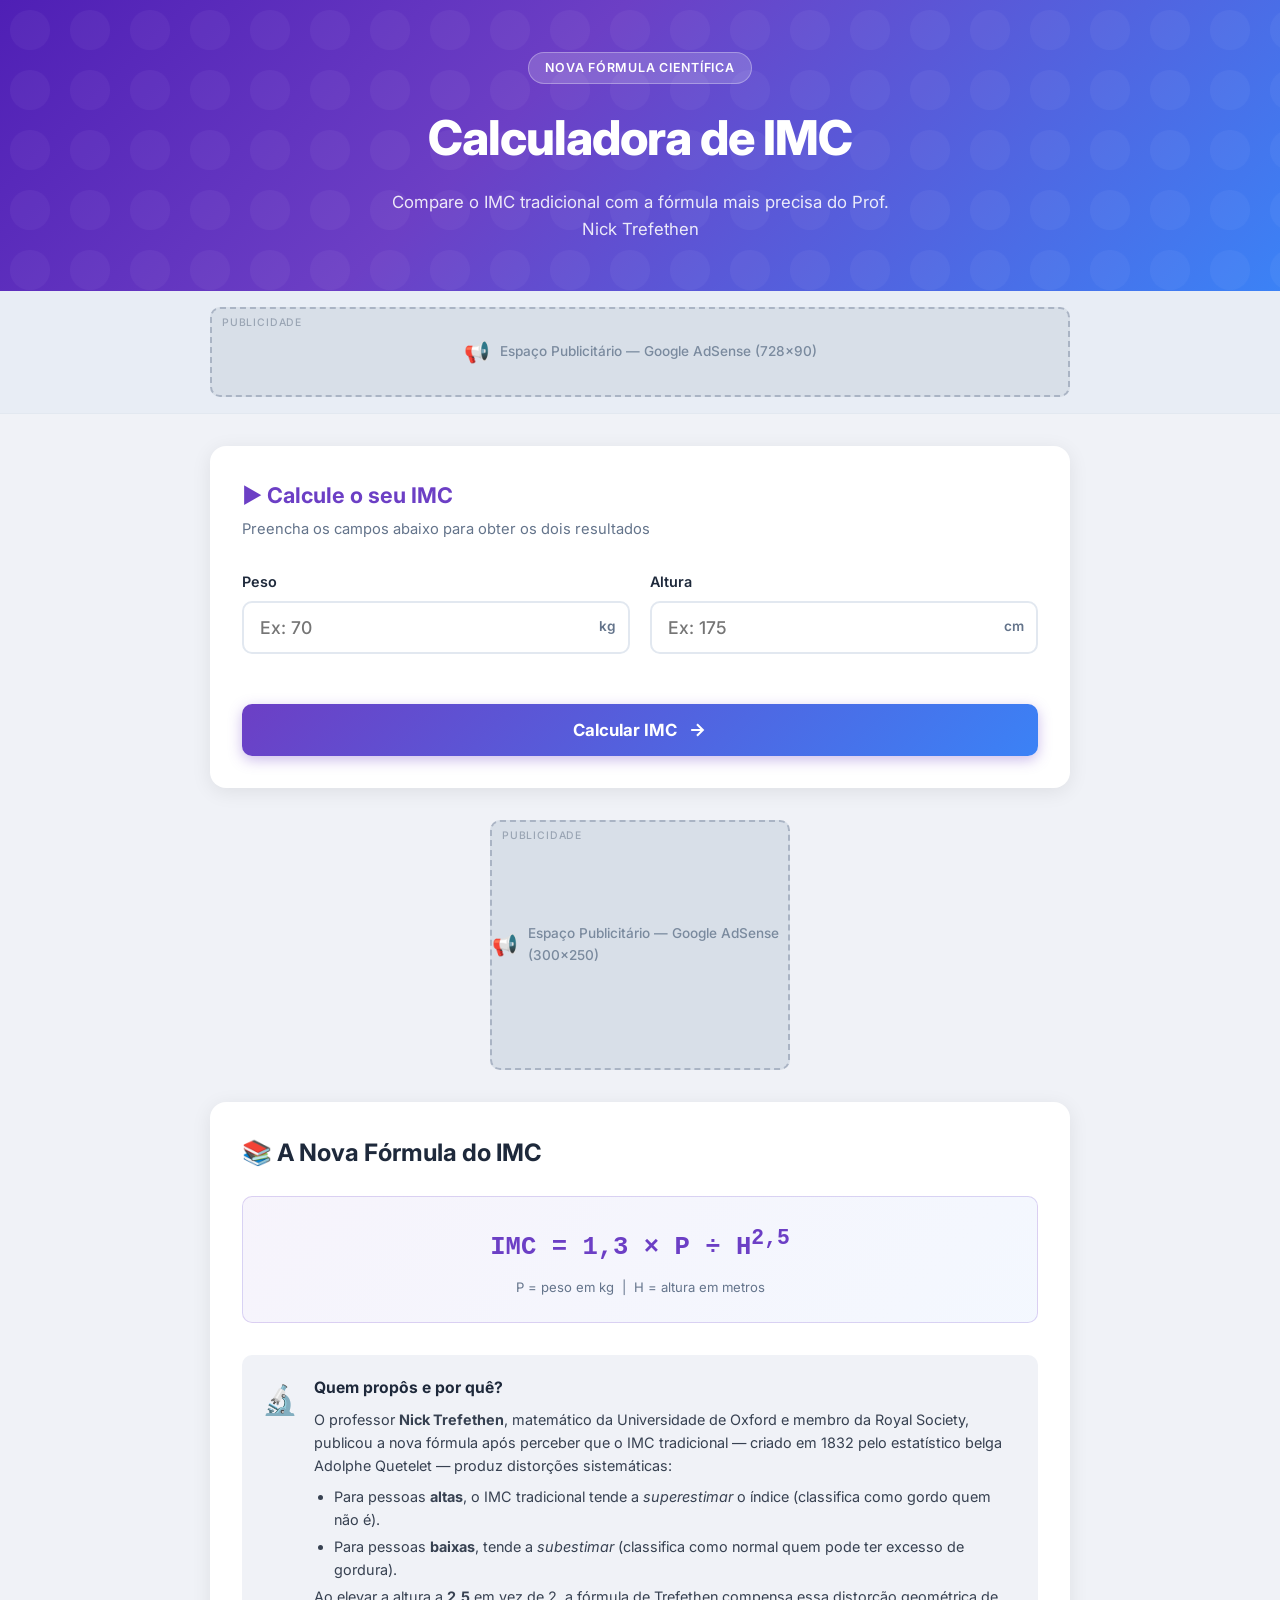
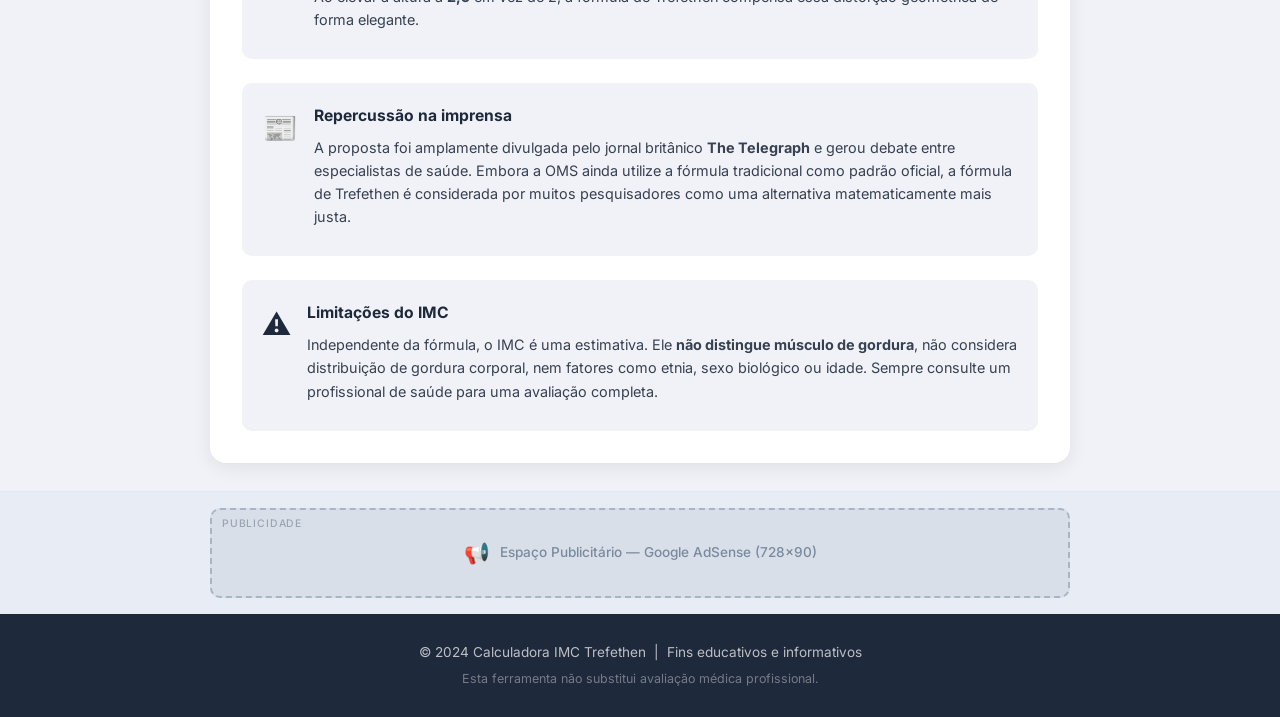
==== index.html @ bcd5868c "Adiciona calculadora de IMC com fórmula Trefethen Site completo em HTML/CSS/JS com: - Fórmula tradic" ====
<!DOCTYPE html>
<html lang="pt-BR">
<head>
  <meta charset="UTF-8" />
  <meta name="viewport" content="width=device-width, initial-scale=1.0" />
  <title>Calculadora de IMC — Fórmula Trefethen</title>
  <link rel="preconnect" href="https://fonts.googleapis.com" />
  <link href="https://fonts.googleapis.com/css2?family=Inter:wght@300;400;500;600;700;800&display=swap" rel="stylesheet" />
  <link rel="stylesheet" href="style.css" />
</head>
<body>

  <!-- HEADER -->
  <header class="site-header">
    <div class="container">
      <div class="header-badge">Nova Fórmula Científica</div>
      <h1>Calculadora de IMC</h1>
      <p class="header-subtitle">Compare o IMC tradicional com a fórmula mais precisa do Prof. Nick Trefethen</p>
    </div>
  </header>

  <!-- AD BANNER TOPO -->
  <div class="ad-wrapper ad-top">
    <div class="container">
      <div class="ad-block ad-horizontal">
        <span class="ad-label">Publicidade</span>
        <div class="ad-content">
          <span class="ad-icon">📢</span>
          <span>Espaço Publicitário — Google AdSense (728×90)</span>
        </div>
      </div>
    </div>
  </div>

  <main class="container">

    <!-- CALCULADORA -->
    <section class="card calculator-card">
      <div class="card-header">
        <h2>&#9654; Calcule o seu IMC</h2>
        <p>Preencha os campos abaixo para obter os dois resultados</p>
      </div>
      <form id="imc-form" novalidate>
        <div class="form-row">
          <div class="form-group">
            <label for="peso">Peso</label>
            <div class="input-wrapper">
              <input type="number" id="peso" placeholder="Ex: 70" min="1" max="300" step="0.1" />
              <span class="input-unit">kg</span>
            </div>
            <span class="field-error" id="erro-peso"></span>
          </div>
          <div class="form-group">
            <label for="altura">Altura</label>
            <div class="input-wrapper">
              <input type="number" id="altura" placeholder="Ex: 175" min="50" max="250" step="1" />
              <span class="input-unit">cm</span>
            </div>
            <span class="field-error" id="erro-altura"></span>
          </div>
        </div>
        <button type="submit" class="btn-calcular">
          <span>Calcular IMC</span>
          <svg viewBox="0 0 24 24" fill="none" stroke="currentColor" stroke-width="2.5"><path d="M5 12h14M12 5l7 7-7 7"/></svg>
        </button>
      </form>
    </section>

    <!-- RESULTADO -->
    <section id="resultado" class="resultado-section hidden">

      <div class="resultado-cards">

        <!-- IMC Tradicional -->
        <div class="resultado-card card-tradicional">
          <div class="card-formula-label">Fórmula Tradicional (1832)</div>
          <div class="imc-valor" id="val-trad">—</div>
          <div class="imc-classificacao" id="class-trad"></div>
          <div class="imc-formula-detalhe">peso ÷ altura²</div>
        </div>

        <div class="versus-divider">VS</div>

        <!-- IMC Trefethen -->
        <div class="resultado-card card-trefethen destaque">
          <div class="card-formula-label">Nova Fórmula — Trefethen</div>
          <div class="imc-valor" id="val-tref">—</div>
          <div class="imc-classificacao" id="class-tref"></div>
          <div class="imc-formula-detalhe">1,3 × peso ÷ altura<sup>2,5</sup></div>
        </div>

      </div>

      <!-- Barra de progresso -->
      <div class="barra-container card">
        <h3>Onde você está na escala?</h3>
        <div class="barra-escala">
          <div class="barra-faixas">
            <div class="faixa faixa-baixo" style="flex:3">Abaixo</div>
            <div class="faixa faixa-normal" style="flex:3.2">Normal</div>
            <div class="faixa faixa-sobre" style="flex:2.4">Sobrepeso</div>
            <div class="faixa faixa-ob1" style="flex:2.4">Ob. I</div>
            <div class="faixa faixa-ob2" style="flex:2.4">Ob. II</div>
            <div class="faixa faixa-ob3" style="flex:2.6">Ob. III</div>
          </div>
          <div class="barra-ponteiros">
            <div class="ponteiro ponteiro-trad" id="ponteiro-trad">
              <div class="ponteiro-linha"></div>
              <div class="ponteiro-label">Trad.</div>
            </div>
            <div class="ponteiro ponteiro-tref" id="ponteiro-tref">
              <div class="ponteiro-linha"></div>
              <div class="ponteiro-label">Tref.</div>
            </div>
          </div>
          <div class="barra-numeros">
            <span>0</span><span>18,5</span><span>25</span><span>30</span><span>35</span><span>40</span><span>50+</span>
          </div>
        </div>
      </div>

      <!-- Mensagem personalizada -->
      <div class="mensagem-card card" id="mensagem-card">
        <div class="mensagem-icone" id="mensagem-icone">✅</div>
        <div class="mensagem-texto" id="mensagem-texto"></div>
      </div>

      <!-- Tabela OMS -->
      <div class="tabela-container card">
        <h3>Classificação da OMS — Faixas de IMC</h3>
        <table class="tabela-oms">
          <thead>
            <tr>
              <th>IMC</th>
              <th>Classificação</th>
              <th>Risco de doenças</th>
            </tr>
          </thead>
          <tbody>
            <tr class="linha-baixo" data-min="0" data-max="18.5">
              <td><strong>&lt; 18,5</strong></td>
              <td>&#127810; Abaixo do peso</td>
              <td>Aumentado</td>
            </tr>
            <tr class="linha-normal" data-min="18.5" data-max="25">
              <td><strong>18,5 – 24,9</strong></td>
              <td>&#127823; Peso normal</td>
              <td>Normal (menor risco)</td>
            </tr>
            <tr class="linha-sobre" data-min="25" data-max="30">
              <td><strong>25,0 – 29,9</strong></td>
              <td>&#127825; Sobrepeso</td>
              <td>Levemente aumentado</td>
            </tr>
            <tr class="linha-ob1" data-min="30" data-max="35">
              <td><strong>30,0 – 34,9</strong></td>
              <td>&#128308; Obesidade Grau I</td>
              <td>Moderado</td>
            </tr>
            <tr class="linha-ob2" data-min="35" data-max="40">
              <td><strong>35,0 – 39,9</strong></td>
              <td>&#128308; Obesidade Grau II</td>
              <td>Alto</td>
            </tr>
            <tr class="linha-ob3" data-min="40" data-max="999">
              <td><strong>&ge; 40,0</strong></td>
              <td>&#128308; Obesidade Grau III</td>
              <td>Muito alto</td>
            </tr>
          </tbody>
        </table>
        <p class="tabela-nota">* A tabela destaca a linha correspondente ao seu resultado Trefethen.</p>
      </div>

    </section>

    <!-- AD MEIO -->
    <div class="ad-block ad-square ad-center">
      <span class="ad-label">Publicidade</span>
      <div class="ad-content">
        <span class="ad-icon">📢</span>
        <span>Espaço Publicitário — Google AdSense (300×250)</span>
      </div>
    </div>

    <!-- EXPLICAÇÃO -->
    <section class="card explicacao-card">
      <h2>&#128218; A Nova Fórmula do IMC</h2>

      <div class="explicacao-destaque">
        <div class="formula-box">
          <span class="formula-texto">IMC = 1,3 × <strong>P</strong> ÷ <strong>H</strong><sup>2,5</sup></span>
          <span class="formula-legenda">P = peso em kg &nbsp;|&nbsp; H = altura em metros</span>
        </div>
      </div>

      <div class="explicacao-blocos">
        <div class="explicacao-bloco">
          <div class="explicacao-icone">🔬</div>
          <div>
            <h3>Quem propôs e por quê?</h3>
            <p>O professor <strong>Nick Trefethen</strong>, matemático da Universidade de Oxford e membro da Royal Society, publicou a nova fórmula após perceber que o IMC tradicional — criado em 1832 pelo estatístico belga Adolphe Quetelet — produz distorções sistemáticas:</p>
            <ul>
              <li>Para pessoas <strong>altas</strong>, o IMC tradicional tende a <em>superestimar</em> o índice (classifica como gordo quem não é).</li>
              <li>Para pessoas <strong>baixas</strong>, tende a <em>subestimar</em> (classifica como normal quem pode ter excesso de gordura).</li>
            </ul>
            <p>Ao elevar a altura a <strong>2,5</strong> em vez de 2, a fórmula de Trefethen compensa essa distorção geométrica de forma elegante.</p>
          </div>
        </div>

        <div class="explicacao-bloco">
          <div class="explicacao-icone">📰</div>
          <div>
            <h3>Repercussão na imprensa</h3>
            <p>A proposta foi amplamente divulgada pelo jornal britânico <strong>The Telegraph</strong> e gerou debate entre especialistas de saúde. Embora a OMS ainda utilize a fórmula tradicional como padrão oficial, a fórmula de Trefethen é considerada por muitos pesquisadores como uma alternativa matematicamente mais justa.</p>
          </div>
        </div>

        <div class="explicacao-bloco">
          <div class="explicacao-icone">⚠️</div>
          <div>
            <h3>Limitações do IMC</h3>
            <p>Independente da fórmula, o IMC é uma estimativa. Ele <strong>não distingue músculo de gordura</strong>, não considera distribuição de gordura corporal, nem fatores como etnia, sexo biológico ou idade. Sempre consulte um profissional de saúde para uma avaliação completa.</p>
          </div>
        </div>
      </div>
    </section>

  </main>

  <!-- AD RODAPÉ -->
  <div class="ad-wrapper ad-bottom">
    <div class="container">
      <div class="ad-block ad-horizontal">
        <span class="ad-label">Publicidade</span>
        <div class="ad-content">
          <span class="ad-icon">📢</span>
          <span>Espaço Publicitário — Google AdSense (728×90)</span>
        </div>
      </div>
    </div>
  </div>

  <!-- FOOTER -->
  <footer class="site-footer">
    <div class="container">
      <p>&#169; 2024 Calculadora IMC Trefethen &nbsp;|&nbsp; Fins educativos e informativos</p>
      <p class="footer-nota">Esta ferramenta não substitui avaliação médica profissional.</p>
    </div>
  </footer>

  <script src="script.js"></script>
</body>
</html>
---- style.css ----
/* =============================================
   RESET & BASE
   ============================================= */
*, *::before, *::after { box-sizing: border-box; margin: 0; padding: 0; }

:root {
  --roxo:       #6c3fc5;
  --roxo-claro: #8b5cf6;
  --azul:       #3b82f6;
  --verde:      #22c55e;
  --amarelo:    #eab308;
  --laranja:    #f97316;
  --vermelho:   #ef4444;
  --verm-esc:   #b91c1c;
  --azul-frio:  #3b82f6;

  --cinza-bg:   #f0f2f7;
  --cinza-bord: #e2e8f0;
  --texto:      #1e293b;
  --texto-sub:  #64748b;
  --branco:     #ffffff;

  --sombra:     0 4px 20px rgba(0,0,0,0.08);
  --sombra-md:  0 8px 32px rgba(0,0,0,0.12);
  --raio:       16px;
  --raio-sm:    10px;
}

body {
  font-family: 'Inter', sans-serif;
  background: var(--cinza-bg);
  color: var(--texto);
  line-height: 1.6;
  min-height: 100vh;
}

.container {
  max-width: 900px;
  margin: 0 auto;
  padding: 0 20px;
}

/* =============================================
   HEADER
   ============================================= */
.site-header {
  background: linear-gradient(135deg, #4f1fb5 0%, #6c3fc5 40%, #3b82f6 100%);
  color: var(--branco);
  padding: 52px 20px 48px;
  text-align: center;
  position: relative;
  overflow: hidden;
}

.site-header::before {
  content: '';
  position: absolute;
  inset: 0;
  background: url("data:image/svg+xml,%3Csvg width='60' height='60' viewBox='0 0 60 60' xmlns='http://www.w3.org/2000/svg'%3E%3Cg fill='none' fill-rule='evenodd'%3E%3Cg fill='%23ffffff' fill-opacity='0.04'%3E%3Ccircle cx='30' cy='30' r='20'/%3E%3C/g%3E%3C/g%3E%3C/svg%3E") repeat;
}

.site-header .container { position: relative; }

.header-badge {
  display: inline-block;
  background: rgba(255,255,255,0.18);
  border: 1px solid rgba(255,255,255,0.3);
  border-radius: 999px;
  padding: 5px 16px;
  font-size: 0.78rem;
  font-weight: 600;
  letter-spacing: 0.06em;
  text-transform: uppercase;
  margin-bottom: 16px;
}

.site-header h1 {
  font-size: clamp(2rem, 5vw, 3rem);
  font-weight: 800;
  letter-spacing: -0.02em;
  margin-bottom: 12px;
}

.header-subtitle {
  font-size: 1.05rem;
  opacity: 0.88;
  max-width: 500px;
  margin: 0 auto;
  font-weight: 400;
}

/* =============================================
   ADS
   ============================================= */
.ad-wrapper { padding: 16px 0; }
.ad-top { background: #e8edf5; border-bottom: 1px solid var(--cinza-bord); }
.ad-bottom { background: #e8edf5; border-top: 1px solid var(--cinza-bord); }

.ad-block {
  background: #d8dfe8;
  border: 2px dashed #aab4c4;
  border-radius: var(--raio-sm);
  display: flex;
  flex-direction: column;
  align-items: center;
  justify-content: center;
  gap: 8px;
  color: #7a8a9e;
  font-size: 0.85rem;
  font-weight: 500;
  position: relative;
}

.ad-label {
  position: absolute;
  top: 6px;
  left: 10px;
  font-size: 0.65rem;
  text-transform: uppercase;
  letter-spacing: 0.08em;
  color: #9aa5b4;
}

.ad-content { display: flex; align-items: center; gap: 10px; }
.ad-icon { font-size: 1.3rem; }

.ad-horizontal { height: 90px; width: 100%; }

.ad-square {
  width: 300px;
  height: 250px;
  margin: 32px auto;
}

.ad-center { display: flex; flex-direction: column; align-items: center; justify-content: center; }

/* =============================================
   CARDS GERAIS
   ============================================= */
.card {
  background: var(--branco);
  border-radius: var(--raio);
  box-shadow: var(--sombra);
  padding: 32px;
  margin: 28px 0;
}

/* =============================================
   CALCULADORA
   ============================================= */
.calculator-card { margin-top: 32px; }

.card-header { margin-bottom: 28px; }
.card-header h2 {
  font-size: 1.35rem;
  font-weight: 700;
  color: var(--roxo);
  margin-bottom: 6px;
}
.card-header p { color: var(--texto-sub); font-size: 0.92rem; }

.form-row {
  display: grid;
  grid-template-columns: 1fr 1fr;
  gap: 20px;
  margin-bottom: 24px;
}

.form-group { display: flex; flex-direction: column; gap: 8px; }

.form-group label {
  font-weight: 600;
  font-size: 0.9rem;
  color: var(--texto);
}

.input-wrapper {
  position: relative;
  display: flex;
  align-items: center;
}

.input-wrapper input {
  width: 100%;
  padding: 14px 50px 14px 16px;
  border: 2px solid var(--cinza-bord);
  border-radius: var(--raio-sm);
  font-size: 1.1rem;
  font-family: 'Inter', sans-serif;
  font-weight: 500;
  color: var(--texto);
  transition: border-color 0.2s, box-shadow 0.2s;
  outline: none;
  -moz-appearance: textfield;
}

.input-wrapper input::-webkit-inner-spin-button,
.input-wrapper input::-webkit-outer-spin-button { -webkit-appearance: none; }

.input-wrapper input:focus {
  border-color: var(--roxo-claro);
  box-shadow: 0 0 0 3px rgba(139,92,246,0.15);
}

.input-wrapper input.input-erro { border-color: var(--vermelho); }

.input-unit {
  position: absolute;
  right: 14px;
  font-size: 0.85rem;
  font-weight: 600;
  color: var(--texto-sub);
  pointer-events: none;
}

.field-error {
  font-size: 0.78rem;
  color: var(--vermelho);
  font-weight: 500;
  min-height: 18px;
}

.btn-calcular {
  display: flex;
  align-items: center;
  justify-content: center;
  gap: 10px;
  width: 100%;
  padding: 16px 24px;
  background: linear-gradient(135deg, var(--roxo) 0%, var(--azul) 100%);
  color: var(--branco);
  border: none;
  border-radius: var(--raio-sm);
  font-size: 1.05rem;
  font-weight: 700;
  font-family: 'Inter', sans-serif;
  cursor: pointer;
  transition: transform 0.15s, box-shadow 0.15s, opacity 0.15s;
  box-shadow: 0 4px 14px rgba(108,63,197,0.35);
}

.btn-calcular svg { width: 20px; height: 20px; transition: transform 0.2s; }
.btn-calcular:hover { transform: translateY(-2px); box-shadow: 0 6px 20px rgba(108,63,197,0.4); }
.btn-calcular:hover svg { transform: translateX(3px); }
.btn-calcular:active { transform: translateY(0); }

/* =============================================
   RESULTADO
   ============================================= */
.resultado-section { animation: fadeIn 0.5s ease; }
.hidden { display: none !important; }

@keyframes fadeIn {
  from { opacity: 0; transform: translateY(16px); }
  to   { opacity: 1; transform: translateY(0); }
}

.resultado-cards {
  display: flex;
  align-items: center;
  gap: 16px;
  margin: 28px 0;
}

.resultado-card {
  flex: 1;
  background: var(--branco);
  border-radius: var(--raio);
  padding: 28px 24px;
  text-align: center;
  box-shadow: var(--sombra);
  transition: box-shadow 0.2s;
  border-top: 5px solid var(--cinza-bord);
}

.resultado-card.destaque {
  border-top-color: var(--roxo);
  box-shadow: var(--sombra-md);
  transform: scale(1.03);
}

.card-formula-label {
  font-size: 0.75rem;
  font-weight: 700;
  text-transform: uppercase;
  letter-spacing: 0.08em;
  color: var(--texto-sub);
  margin-bottom: 16px;
}

.imc-valor {
  font-size: 3rem;
  font-weight: 800;
  letter-spacing: -0.04em;
  margin-bottom: 8px;
  transition: color 0.3s;
}

.imc-classificacao {
  font-size: 0.95rem;
  font-weight: 600;
  margin-bottom: 12px;
  min-height: 22px;
}

.imc-formula-detalhe {
  font-size: 0.78rem;
  color: var(--texto-sub);
  font-family: 'Courier New', monospace;
  background: var(--cinza-bg);
  padding: 4px 10px;
  border-radius: 6px;
  display: inline-block;
}

.versus-divider {
  font-size: 1.1rem;
  font-weight: 800;
  color: var(--texto-sub);
  flex-shrink: 0;
  width: 40px;
  text-align: center;
}

/* =============================================
   BARRA DE ESCALA
   ============================================= */
.barra-container h3 {
  font-size: 1rem;
  font-weight: 700;
  margin-bottom: 20px;
  color: var(--texto);
}

.barra-escala { position: relative; }

.barra-faixas {
  display: flex;
  height: 28px;
  border-radius: 999px;
  overflow: hidden;
  margin-bottom: 4px;
}

.faixa {
  display: flex;
  align-items: center;
  justify-content: center;
  font-size: 0.62rem;
  font-weight: 700;
  color: white;
  text-shadow: 0 1px 2px rgba(0,0,0,0.3);
}

.faixa-baixo  { background: var(--azul-frio); }
.faixa-normal { background: var(--verde); }
.faixa-sobre  { background: var(--amarelo); }
.faixa-ob1    { background: var(--laranja); }
.faixa-ob2    { background: var(--vermelho); }
.faixa-ob3    { background: var(--verm-esc); }

.barra-ponteiros {
  position: relative;
  height: 36px;
  margin-bottom: 0;
}

.ponteiro {
  position: absolute;
  transform: translateX(-50%);
  display: flex;
  flex-direction: column;
  align-items: center;
  transition: left 0.6s cubic-bezier(0.34, 1.56, 0.64, 1);
}

.ponteiro-linha {
  width: 2px;
  height: 18px;
  border-radius: 2px;
}

.ponteiro-trad .ponteiro-linha { background: var(--texto-sub); }
.ponteiro-tref .ponteiro-linha { background: var(--roxo); }

.ponteiro-label {
  font-size: 0.65rem;
  font-weight: 700;
  margin-top: 2px;
  white-space: nowrap;
}

.ponteiro-trad .ponteiro-label { color: var(--texto-sub); }
.ponteiro-tref .ponteiro-label { color: var(--roxo); }

.barra-numeros {
  display: flex;
  justify-content: space-between;
  font-size: 0.68rem;
  color: var(--texto-sub);
  font-weight: 500;
  margin-top: 4px;
  padding: 0 2px;
}

/* =============================================
   MENSAGEM CARD
   ============================================= */
.mensagem-card {
  display: flex;
  align-items: center;
  gap: 16px;
  padding: 20px 28px;
}

.mensagem-icone { font-size: 2rem; flex-shrink: 0; }
.mensagem-texto { font-size: 0.95rem; line-height: 1.65; color: var(--texto); }
.mensagem-texto strong { color: var(--roxo); }

/* =============================================
   TABELA OMS
   ============================================= */
.tabela-container h3 {
  font-size: 1rem;
  font-weight: 700;
  margin-bottom: 16px;
}

.tabela-oms {
  width: 100%;
  border-collapse: collapse;
  font-size: 0.88rem;
}

.tabela-oms th {
  background: var(--cinza-bg);
  padding: 10px 14px;
  text-align: left;
  font-weight: 700;
  color: var(--texto-sub);
  font-size: 0.78rem;
  text-transform: uppercase;
  letter-spacing: 0.05em;
}

.tabela-oms td {
  padding: 10px 14px;
  border-bottom: 1px solid var(--cinza-bord);
}

.tabela-oms tr:last-child td { border-bottom: none; }

.tabela-oms tr.linha-ativa td {
  background: rgba(139, 92, 246, 0.07);
  font-weight: 600;
}

.tabela-oms tr.linha-ativa td:first-child {
  border-left: 3px solid var(--roxo);
}

.tabela-nota {
  font-size: 0.75rem;
  color: var(--texto-sub);
  margin-top: 12px;
  font-style: italic;
}

/* =============================================
   EXPLICAÇÃO
   ============================================= */
.explicacao-card h2 {
  font-size: 1.5rem;
  font-weight: 700;
  margin-bottom: 24px;
  color: var(--texto);
}

.explicacao-destaque {
  background: linear-gradient(135deg, rgba(108,63,197,0.06), rgba(59,130,246,0.06));
  border: 1.5px solid rgba(108,63,197,0.2);
  border-radius: var(--raio-sm);
  padding: 24px;
  text-align: center;
  margin-bottom: 32px;
}

.formula-box { display: flex; flex-direction: column; align-items: center; gap: 8px; }

.formula-texto {
  font-size: 1.6rem;
  font-weight: 700;
  color: var(--roxo);
  font-family: 'Courier New', monospace;
}

.formula-legenda {
  font-size: 0.82rem;
  color: var(--texto-sub);
}

.explicacao-blocos { display: flex; flex-direction: column; gap: 24px; }

.explicacao-bloco {
  display: flex;
  gap: 16px;
  align-items: flex-start;
  padding: 20px;
  background: var(--cinza-bg);
  border-radius: var(--raio-sm);
}

.explicacao-icone { font-size: 1.8rem; flex-shrink: 0; margin-top: 2px; }

.explicacao-bloco h3 {
  font-size: 0.98rem;
  font-weight: 700;
  margin-bottom: 8px;
  color: var(--texto);
}

.explicacao-bloco p {
  font-size: 0.9rem;
  color: #374151;
  margin-bottom: 8px;
}

.explicacao-bloco ul {
  padding-left: 20px;
  font-size: 0.9rem;
  color: #374151;
}

.explicacao-bloco ul li { margin-bottom: 4px; }

/* =============================================
   FOOTER
   ============================================= */
.site-footer {
  background: var(--texto);
  color: rgba(255,255,255,0.7);
  text-align: center;
  padding: 28px 20px;
  font-size: 0.85rem;
}

.footer-nota { font-size: 0.78rem; margin-top: 6px; opacity: 0.55; }

/* =============================================
   CORES POR FAIXA
   ============================================= */
.cor-baixo   { color: var(--azul-frio) !important; }
.cor-normal  { color: var(--verde) !important; }
.cor-sobre   { color: var(--amarelo) !important; }
.cor-ob1     { color: var(--laranja) !important; }
.cor-ob2     { color: var(--vermelho) !important; }
.cor-ob3     { color: var(--verm-esc) !important; }

/* =============================================
   RESPONSIVO
   ============================================= */
@media (max-width: 640px) {
  .form-row { grid-template-columns: 1fr; }

  .resultado-cards {
    flex-direction: column;
    gap: 0;
  }

  .resultado-card.destaque { transform: none; order: -1; }
  .versus-divider { display: none; }

  .card { padding: 20px 16px; }

  .imc-valor { font-size: 2.4rem; }

  .faixa { font-size: 0.5rem; }

  .ad-horizontal { height: 70px; }

  .barra-numeros { font-size: 0.6rem; }

  .explicacao-bloco { flex-direction: column; gap: 10px; }
}
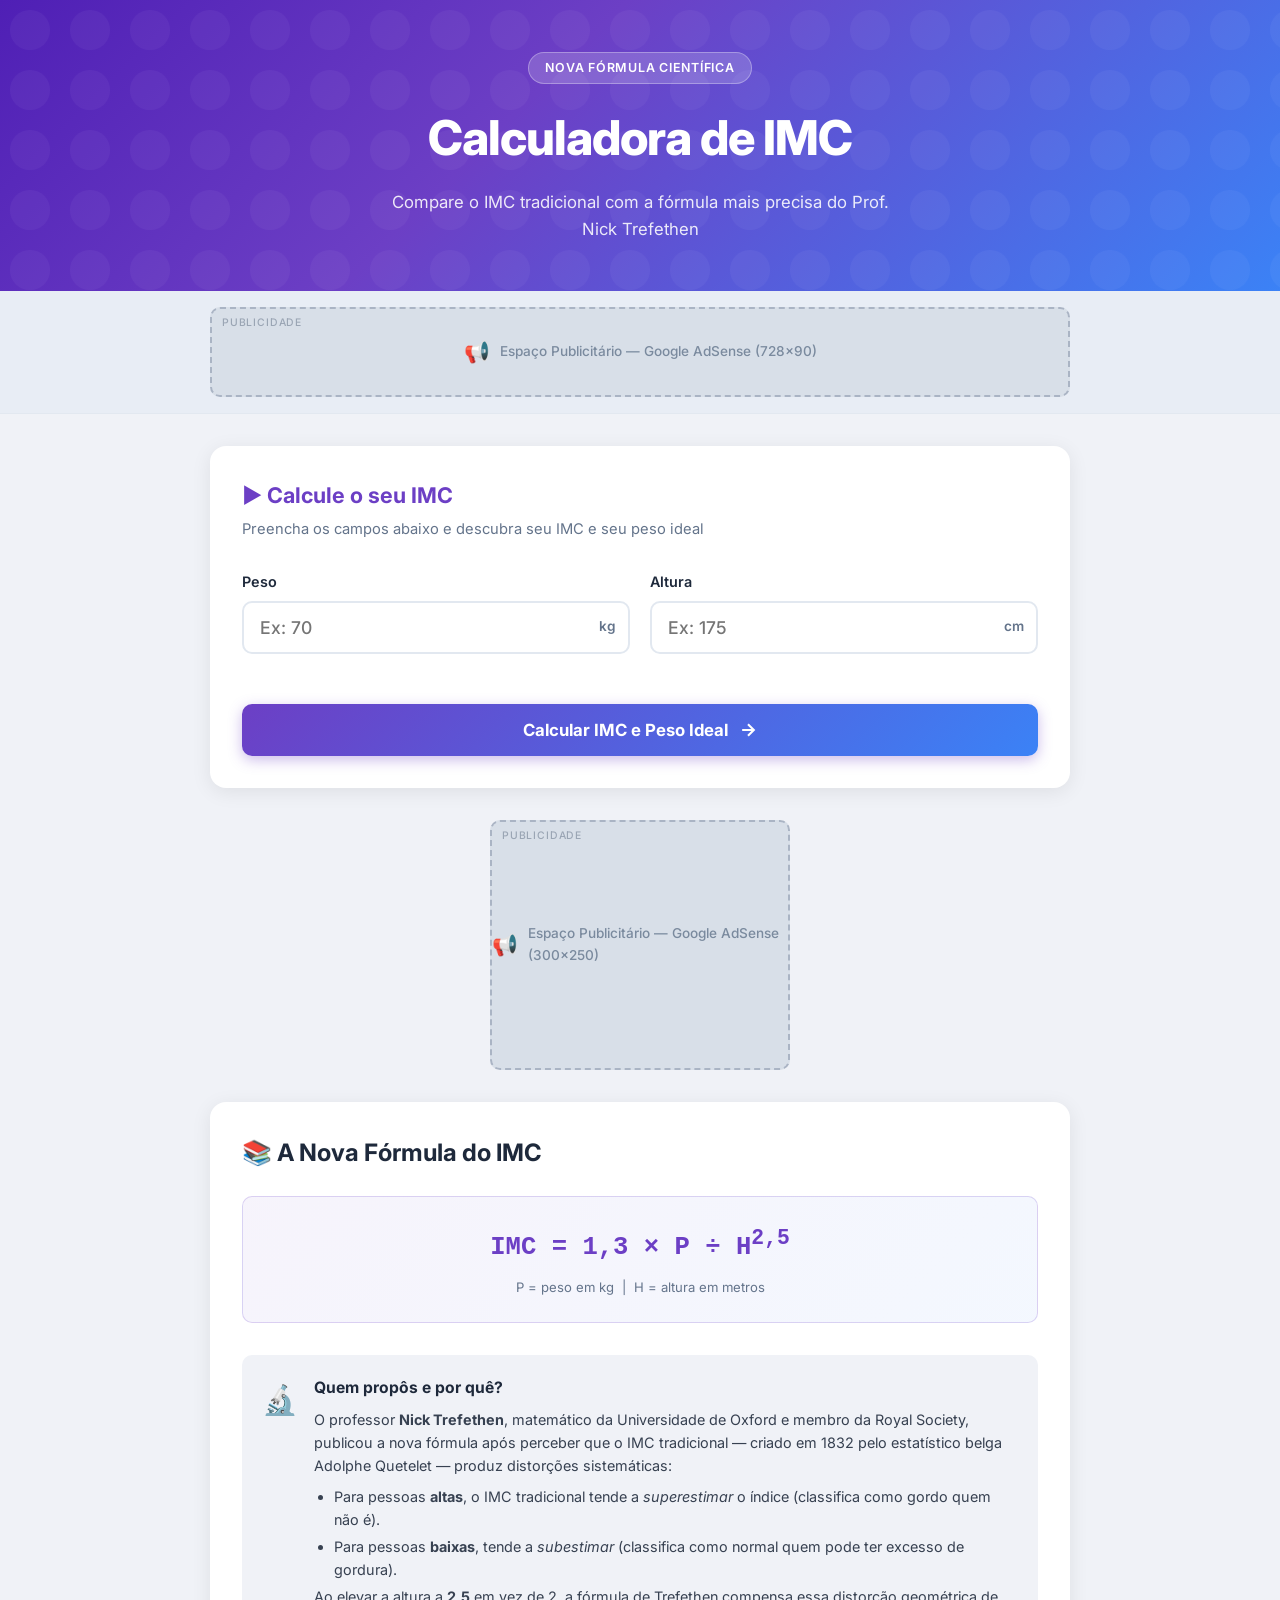
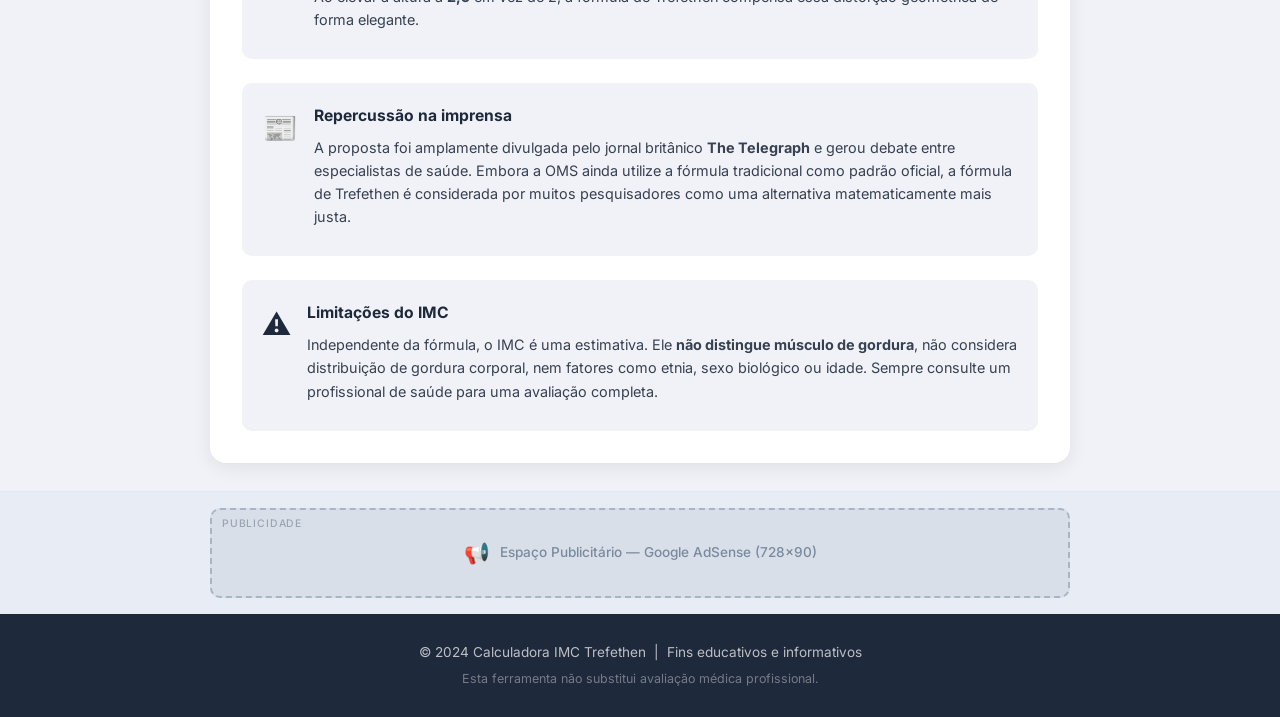
==== commit 17fa5b9f: "Atualiza texto do botão e subtítulo para mencionar o peso ideal" ====
--- a/index.html
+++ b/index.html
@@ -1,9 +1,31 @@
+
 <!DOCTYPE html>
 <html lang="pt-BR">
 <head>
   <meta charset="UTF-8" />
   <meta name="viewport" content="width=device-width, initial-scale=1.0" />
   <title>Calculadora de IMC — Fórmula Trefethen</title>
+
+  <!-- SEO -->
+  <meta name="description" content="Calcule seu IMC e compare a fórmula tradicional com a nova fórmula do professor Nick Trefethen (Oxford). Descubra sua classificação, faixa de peso ideal e entenda as diferenças entre os dois cálculos." />
+  <meta name="keywords" content="calculadora de imc, imc trefethen, fórmula trefethen, novo imc, peso ideal, índice de massa corporal" />
+  <meta name="robots" content="index, follow" />
+  <link rel="canonical" href="https://higiniojunior.github.io/Projeto_1/" />
+
+  <!-- Open Graph (compartilhamento em redes sociais / WhatsApp) -->
+  <meta property="og:type" content="website" />
+  <meta property="og:locale" content="pt_BR" />
+  <meta property="og:title" content="Calculadora de IMC — Fórmula Trefethen" />
+  <meta property="og:description" content="Compare o IMC tradicional com a nova fórmula do Prof. Nick Trefethen e descubra sua faixa de peso ideal." />
+  <meta property="og:url" content="https://higiniojunior.github.io/Projeto_1/" />
+  <meta property="og:image" content="https://higiniojunior.github.io/Projeto_1/og-image.png" />
+
+  <!-- Twitter Card -->
+  <meta name="twitter:card" content="summary_large_image" />
+  <meta name="twitter:title" content="Calculadora de IMC — Fórmula Trefethen" />
+  <meta name="twitter:description" content="Compare o IMC tradicional com a nova fórmula do Prof. Nick Trefethen e descubra sua faixa de peso ideal." />
+  <meta name="twitter:image" content="https://higiniojunior.github.io/Projeto_1/og-image.png" />
+
   <link rel="preconnect" href="https://fonts.googleapis.com" />
   <link href="https://fonts.googleapis.com/css2?family=Inter:wght@300;400;500;600;700;800&display=swap" rel="stylesheet" />
   <link rel="stylesheet" href="style.css" />
@@ -38,7 +60,7 @@
     <section class="card calculator-card">
       <div class="card-header">
         <h2>&#9654; Calcule o seu IMC</h2>
-        <p>Preencha os campos abaixo para obter os dois resultados</p>
+        <p>Preencha os campos abaixo e descubra seu IMC e seu peso ideal</p>
       </div>
       <form id="imc-form" novalidate>
         <div class="form-row">
@@ -60,7 +82,7 @@
           </div>
         </div>
         <button type="submit" class="btn-calcular">
-          <span>Calcular IMC</span>
+          <span>Calcular IMC e Peso Ideal</span>
           <svg viewBox="0 0 24 24" fill="none" stroke="currentColor" stroke-width="2.5"><path d="M5 12h14M12 5l7 7-7 7"/></svg>
         </button>
       </form>
@@ -172,6 +194,46 @@
         <p class="tabela-nota">* A tabela destaca a linha correspondente ao seu resultado Trefethen.</p>
       </div>
 
+      <!-- PESO IDEAL -->
+      <div class="peso-ideal-container card">
+        <h3>&#127919; Peso ideal (fórmula Trefethen)</h3>
+        <p class="peso-ideal-intro">Faixa de peso ideal para a sua altura, calculada com a fórmula de Trefethen usando o IMC normal (18,5 – 25).</p>
+
+        <div class="peso-ideal-intervalo">
+          <span id="peso-ideal-min">—</span> kg &ndash; <span id="peso-ideal-max">—</span> kg
+        </div>
+
+        <div class="comparacao-corpos">
+          <div class="corpo-coluna">
+            <svg class="corpo-silhueta" id="corpo-atual" viewBox="0 0 100 200" xmlns="http://www.w3.org/2000/svg">
+              <circle cx="50" cy="30" r="22" />
+              <rect x="14" y="60" width="14" height="55" rx="7" />
+              <rect x="72" y="60" width="14" height="55" rx="7" />
+              <rect x="30" y="55" width="40" height="70" rx="18" />
+              <rect x="32" y="125" width="14" height="65" rx="7" />
+              <rect x="54" y="125" width="14" height="65" rx="7" />
+            </svg>
+            <span class="corpo-legenda">Atual</span>
+          </div>
+
+          <svg class="seta-comparacao" viewBox="0 0 24 24" fill="none" stroke="currentColor" stroke-width="2.5">
+            <path d="M5 12h14M12 5l7 7-7 7"/>
+          </svg>
+
+          <div class="corpo-coluna">
+            <svg class="corpo-silhueta corpo-ideal" id="corpo-ideal" viewBox="0 0 100 200" xmlns="http://www.w3.org/2000/svg">
+              <circle cx="50" cy="30" r="22" />
+              <rect x="14" y="60" width="14" height="55" rx="7" />
+              <rect x="72" y="60" width="14" height="55" rx="7" />
+              <rect x="30" y="55" width="40" height="70" rx="18" />
+              <rect x="32" y="125" width="14" height="65" rx="7" />
+              <rect x="54" y="125" width="14" height="65" rx="7" />
+            </svg>
+            <span class="corpo-legenda">Peso ideal</span>
+          </div>
+        </div>
+      </div>
+
     </section>
 
     <!-- AD MEIO -->
--- a/style.css
+++ b/style.css
@@ -467,6 +467,71 @@
 }
 
 /* =============================================
+   PESO IDEAL
+   ============================================= */
+.peso-ideal-container h3 {
+  font-size: 1rem;
+  font-weight: 700;
+  margin-bottom: 8px;
+  color: var(--texto);
+}
+
+.peso-ideal-intro {
+  font-size: 0.85rem;
+  color: var(--texto-sub);
+  margin-bottom: 16px;
+}
+
+.peso-ideal-intervalo {
+  font-size: 1.6rem;
+  font-weight: 800;
+  color: var(--roxo);
+  text-align: center;
+  margin-bottom: 28px;
+}
+
+.comparacao-corpos {
+  display: flex;
+  align-items: flex-end;
+  justify-content: center;
+  gap: 24px;
+}
+
+.corpo-coluna {
+  display: flex;
+  flex-direction: column;
+  align-items: center;
+  gap: 10px;
+}
+
+.corpo-silhueta {
+  width: 90px;
+  height: 160px;
+  color: var(--texto-sub);
+  transform-origin: 50% 100%;
+  transition: transform 0.6s cubic-bezier(0.34, 1.56, 0.64, 1), color 0.4s;
+}
+
+.corpo-silhueta circle,
+.corpo-silhueta rect { fill: currentColor; }
+
+.corpo-ideal { color: var(--verde); }
+
+.corpo-legenda {
+  font-size: 0.78rem;
+  font-weight: 600;
+  color: var(--texto-sub);
+}
+
+.seta-comparacao {
+  width: 24px;
+  height: 24px;
+  color: var(--texto-sub);
+  flex-shrink: 0;
+  margin-bottom: 40px;
+}
+
+/* =============================================
    EXPLICAÇÃO
    ============================================= */
 .explicacao-card h2 {
@@ -581,4 +646,8 @@
   .barra-numeros { font-size: 0.6rem; }
 
   .explicacao-bloco { flex-direction: column; gap: 10px; }
-}
+
+  .comparacao-corpos { gap: 14px; }
+  .corpo-silhueta { width: 70px; height: 125px; }
+  .peso-ideal-intervalo { font-size: 1.3rem; }
+}
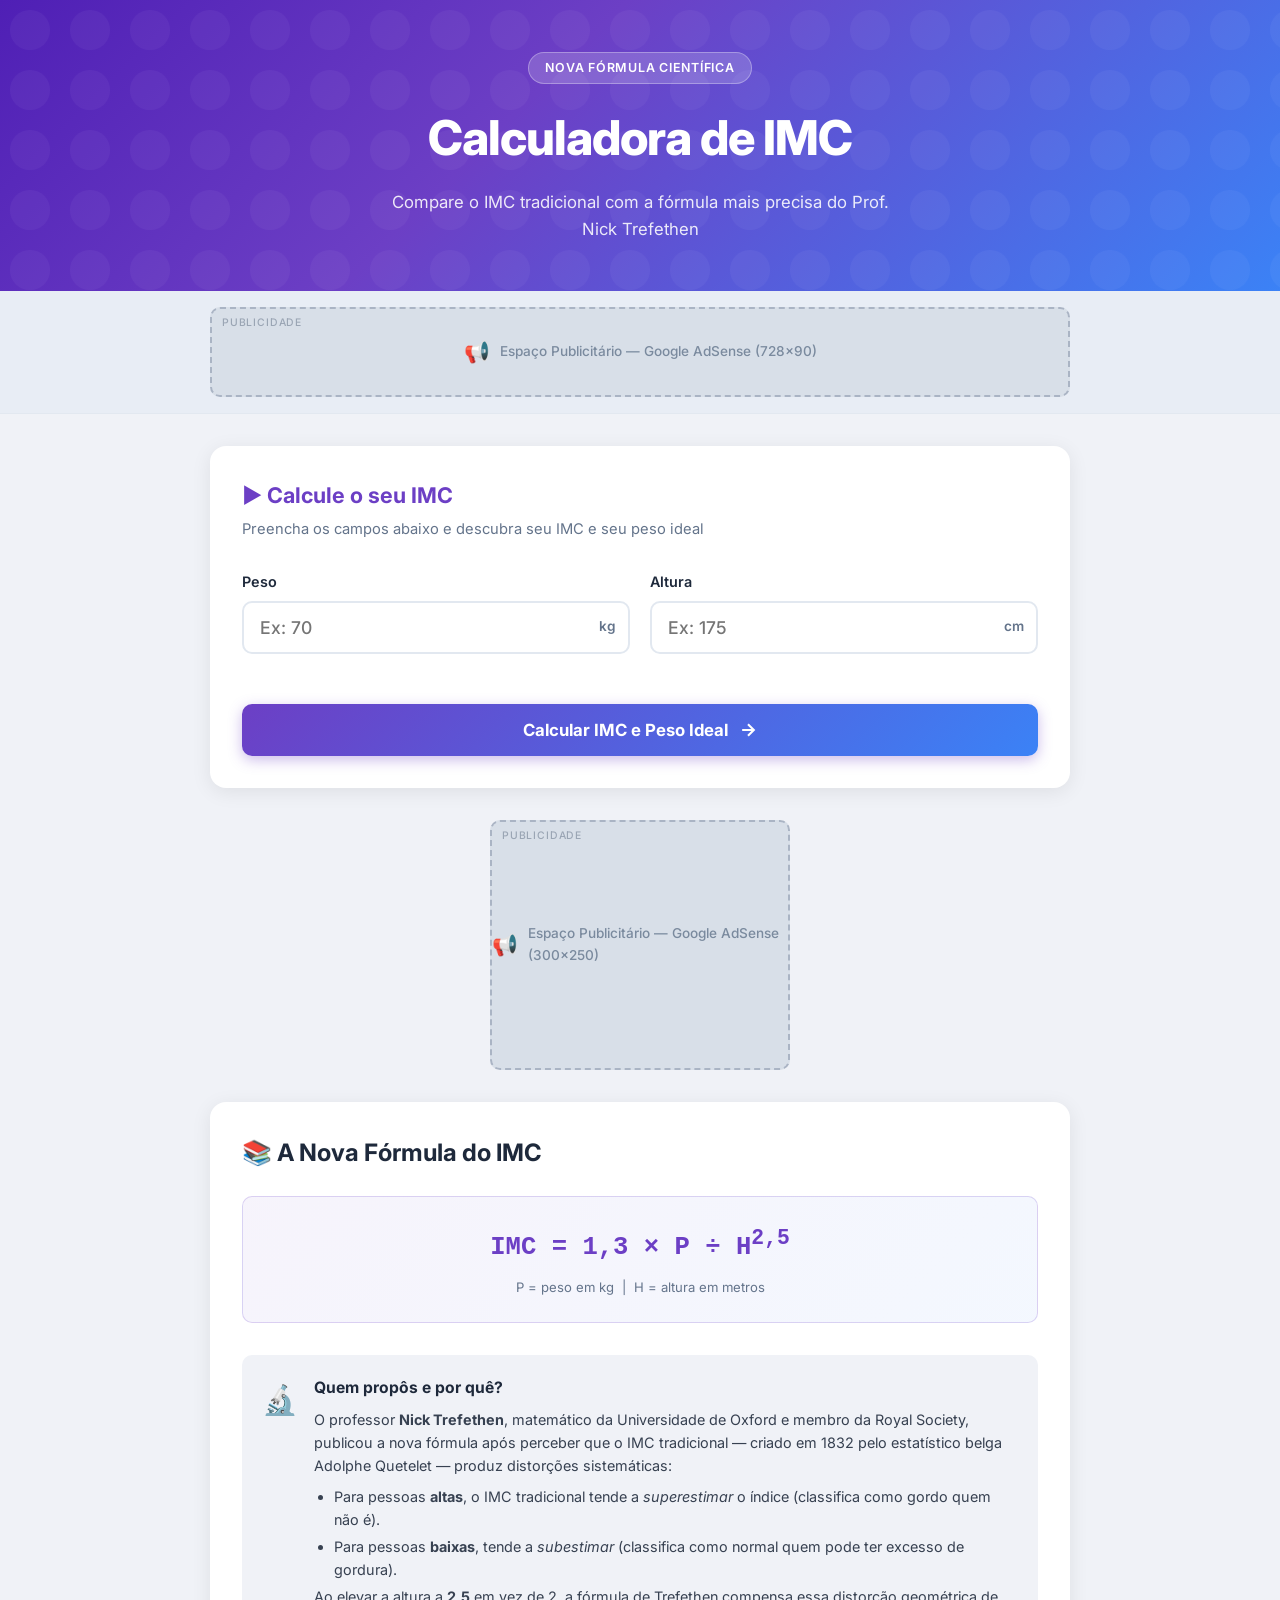
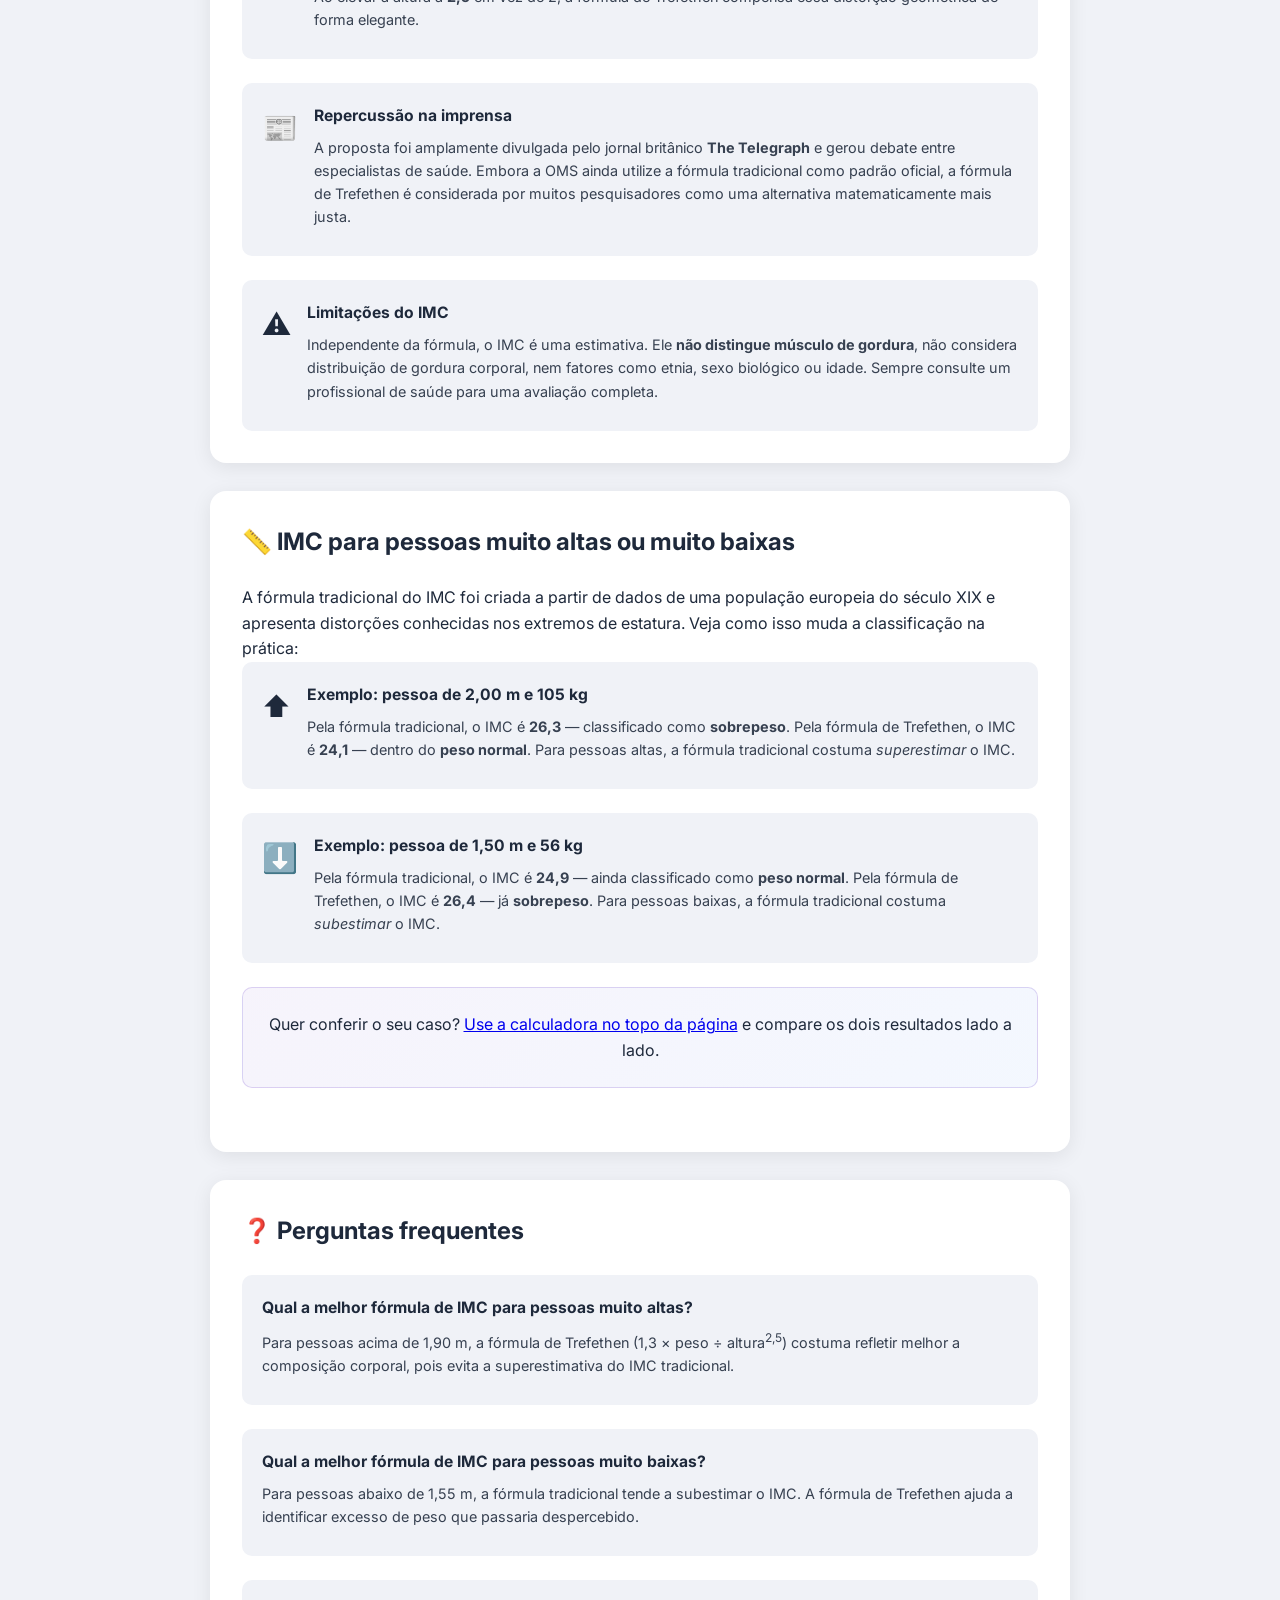
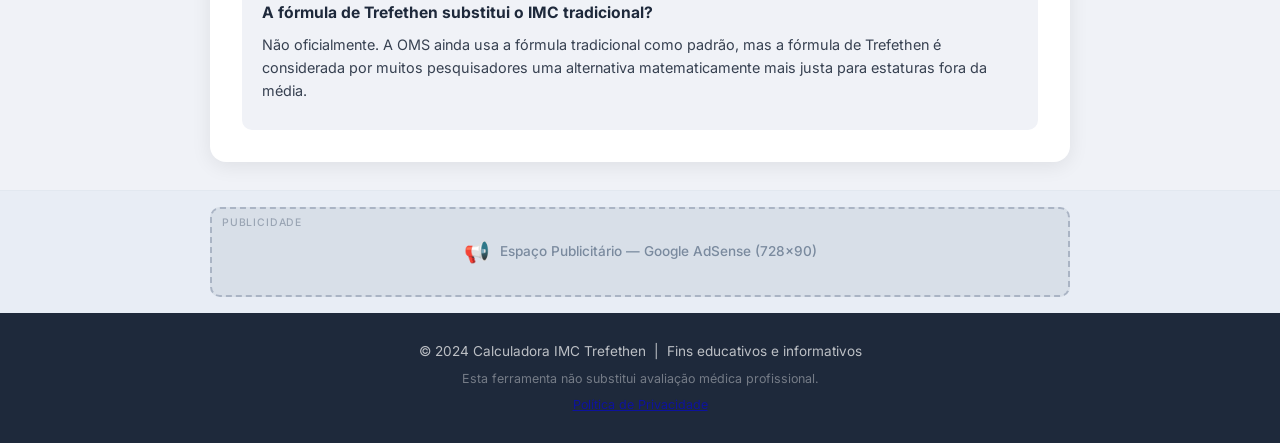
==== commit 2c33de9a: "Adiciona SEO para pessoas altas/baixas (exemplos, FAQ, dados estruturados), política de privacidade " ====
--- a/index.html
+++ b/index.html
@@ -7,8 +7,8 @@
   <title>Calculadora de IMC — Fórmula Trefethen</title>
 
   <!-- SEO -->
-  <meta name="description" content="Calcule seu IMC e compare a fórmula tradicional com a nova fórmula do professor Nick Trefethen (Oxford). Descubra sua classificação, faixa de peso ideal e entenda as diferenças entre os dois cálculos." />
-  <meta name="keywords" content="calculadora de imc, imc trefethen, fórmula trefethen, novo imc, peso ideal, índice de massa corporal" />
+  <meta name="description" content="Calcule seu IMC e compare a fórmula tradicional com a nova fórmula do professor Nick Trefethen (Oxford) — mais precisa para pessoas muito altas ou muito baixas. Descubra sua classificação, faixa de peso ideal e entenda as diferenças entre os dois cálculos." />
+  <meta name="keywords" content="calculadora de imc, imc trefethen, fórmula trefethen, novo imc, peso ideal, índice de massa corporal, imc para pessoas altas, imc para pessoas baixas, imc pessoa de 1,90, imc pessoa de 1,55, calculadora de imc para alta estatura" />
   <meta name="robots" content="index, follow" />
   <link rel="canonical" href="https://higiniojunior.github.io/Projeto_1/" />
 
@@ -25,6 +25,10 @@
   <meta name="twitter:title" content="Calculadora de IMC — Fórmula Trefethen" />
   <meta name="twitter:description" content="Compare o IMC tradicional com a nova fórmula do Prof. Nick Trefethen e descubra sua faixa de peso ideal." />
   <meta name="twitter:image" content="https://higiniojunior.github.io/Projeto_1/og-image.png" />
+
+  <!-- TODO (pós-aprovação AdSense): adicionar aqui a tag de verificação, ex:
+  <meta name="google-adsense-account" content="ca-pub-XXXXXXXXXXXXXXX" />
+  e o script <script async src="https://pagead2.googlesyndication.com/pagead/js/adsbygoogle.js?client=ca-pub-XXXXXXXXXXXXXXX" crossorigin="anonymous"></script> -->
 
   <link rel="preconnect" href="https://fonts.googleapis.com" />
   <link href="https://fonts.googleapis.com/css2?family=Inter:wght@300;400;500;600;700;800&display=swap" rel="stylesheet" />
@@ -42,6 +46,7 @@
   </header>
 
   <!-- AD BANNER TOPO -->
+  <!-- TODO (pós-aprovação AdSense): trocar o .ad-block abaixo pelo <ins class="adsbygoogle"> real -->
   <div class="ad-wrapper ad-top">
     <div class="container">
       <div class="ad-block ad-horizontal">
@@ -237,6 +242,7 @@
     </section>
 
     <!-- AD MEIO -->
+    <!-- TODO (pós-aprovação AdSense): trocar o .ad-block abaixo pelo <ins class="adsbygoogle"> real -->
     <div class="ad-block ad-square ad-center">
       <span class="ad-label">Publicidade</span>
       <div class="ad-content">
@@ -288,9 +294,62 @@
       </div>
     </section>
 
+    <!-- SEO: ALTURA EXTREMA -->
+    <section class="card explicacao-card" id="altura-extrema">
+      <h2>&#128207; IMC para pessoas muito altas ou muito baixas</h2>
+      <p>A fórmula tradicional do IMC foi criada a partir de dados de uma população europeia do século XIX e apresenta distorções conhecidas nos extremos de estatura. Veja como isso muda a classificação na prática:</p>
+
+      <div class="explicacao-blocos">
+        <div class="explicacao-bloco">
+          <div class="explicacao-icone">⬆️</div>
+          <div>
+            <h3>Exemplo: pessoa de 2,00 m e 105 kg</h3>
+            <p>Pela fórmula tradicional, o IMC é <strong>26,3</strong> — classificado como <strong>sobrepeso</strong>. Pela fórmula de Trefethen, o IMC é <strong>24,1</strong> — dentro do <strong>peso normal</strong>. Para pessoas altas, a fórmula tradicional costuma <em>superestimar</em> o IMC.</p>
+          </div>
+        </div>
+        <div class="explicacao-bloco">
+          <div class="explicacao-icone">⬇️</div>
+          <div>
+            <h3>Exemplo: pessoa de 1,50 m e 56 kg</h3>
+            <p>Pela fórmula tradicional, o IMC é <strong>24,9</strong> — ainda classificado como <strong>peso normal</strong>. Pela fórmula de Trefethen, o IMC é <strong>26,4</strong> — já <strong>sobrepeso</strong>. Para pessoas baixas, a fórmula tradicional costuma <em>subestimar</em> o IMC.</p>
+          </div>
+        </div>
+      </div>
+
+      <div class="explicacao-destaque" style="margin-top:24px;">
+        <p>Quer conferir o seu caso? <a href="#imc-form">Use a calculadora no topo da página</a> e compare os dois resultados lado a lado.</p>
+      </div>
+    </section>
+
+    <!-- FAQ -->
+    <section class="card explicacao-card" id="faq">
+      <h2>&#10067; Perguntas frequentes</h2>
+      <div class="explicacao-blocos">
+        <div class="explicacao-bloco">
+          <div>
+            <h3>Qual a melhor fórmula de IMC para pessoas muito altas?</h3>
+            <p>Para pessoas acima de 1,90 m, a fórmula de Trefethen (1,3 × peso ÷ altura<sup>2,5</sup>) costuma refletir melhor a composição corporal, pois evita a superestimativa do IMC tradicional.</p>
+          </div>
+        </div>
+        <div class="explicacao-bloco">
+          <div>
+            <h3>Qual a melhor fórmula de IMC para pessoas muito baixas?</h3>
+            <p>Para pessoas abaixo de 1,55 m, a fórmula tradicional tende a subestimar o IMC. A fórmula de Trefethen ajuda a identificar excesso de peso que passaria despercebido.</p>
+          </div>
+        </div>
+        <div class="explicacao-bloco">
+          <div>
+            <h3>A fórmula de Trefethen substitui o IMC tradicional?</h3>
+            <p>Não oficialmente. A OMS ainda usa a fórmula tradicional como padrão, mas a fórmula de Trefethen é considerada por muitos pesquisadores uma alternativa matematicamente mais justa para estaturas fora da média.</p>
+          </div>
+        </div>
+      </div>
+    </section>
+
   </main>
 
   <!-- AD RODAPÉ -->
+  <!-- TODO (pós-aprovação AdSense): trocar o .ad-block abaixo pelo <ins class="adsbygoogle"> real -->
   <div class="ad-wrapper ad-bottom">
     <div class="container">
       <div class="ad-block ad-horizontal">
@@ -308,8 +367,42 @@
     <div class="container">
       <p>&#169; 2024 Calculadora IMC Trefethen &nbsp;|&nbsp; Fins educativos e informativos</p>
       <p class="footer-nota">Esta ferramenta não substitui avaliação médica profissional.</p>
+      <p class="footer-nota"><a href="privacidade.html">Política de Privacidade</a></p>
     </div>
   </footer>
+
+  <script type="application/ld+json">
+  {
+    "@context": "https://schema.org",
+    "@type": "FAQPage",
+    "mainEntity": [
+      {
+        "@type": "Question",
+        "name": "Qual a melhor fórmula de IMC para pessoas muito altas?",
+        "acceptedAnswer": {
+          "@type": "Answer",
+          "text": "Para pessoas acima de 1,90 m, a fórmula de Trefethen (1,3 × peso ÷ altura elevado a 2,5) costuma refletir melhor a composição corporal, pois evita a superestimativa do IMC tradicional."
+        }
+      },
+      {
+        "@type": "Question",
+        "name": "Qual a melhor fórmula de IMC para pessoas muito baixas?",
+        "acceptedAnswer": {
+          "@type": "Answer",
+          "text": "Para pessoas abaixo de 1,55 m, a fórmula tradicional tende a subestimar o IMC. A fórmula de Trefethen ajuda a identificar excesso de peso que passaria despercebido."
+        }
+      },
+      {
+        "@type": "Question",
+        "name": "A fórmula de Trefethen substitui o IMC tradicional?",
+        "acceptedAnswer": {
+          "@type": "Answer",
+          "text": "Não oficialmente. A OMS ainda usa a fórmula tradicional como padrão, mas a fórmula de Trefethen é considerada por muitos pesquisadores uma alternativa matematicamente mais justa para estaturas fora da média."
+        }
+      }
+    ]
+  }
+  </script>
 
   <script src="script.js"></script>
 </body>
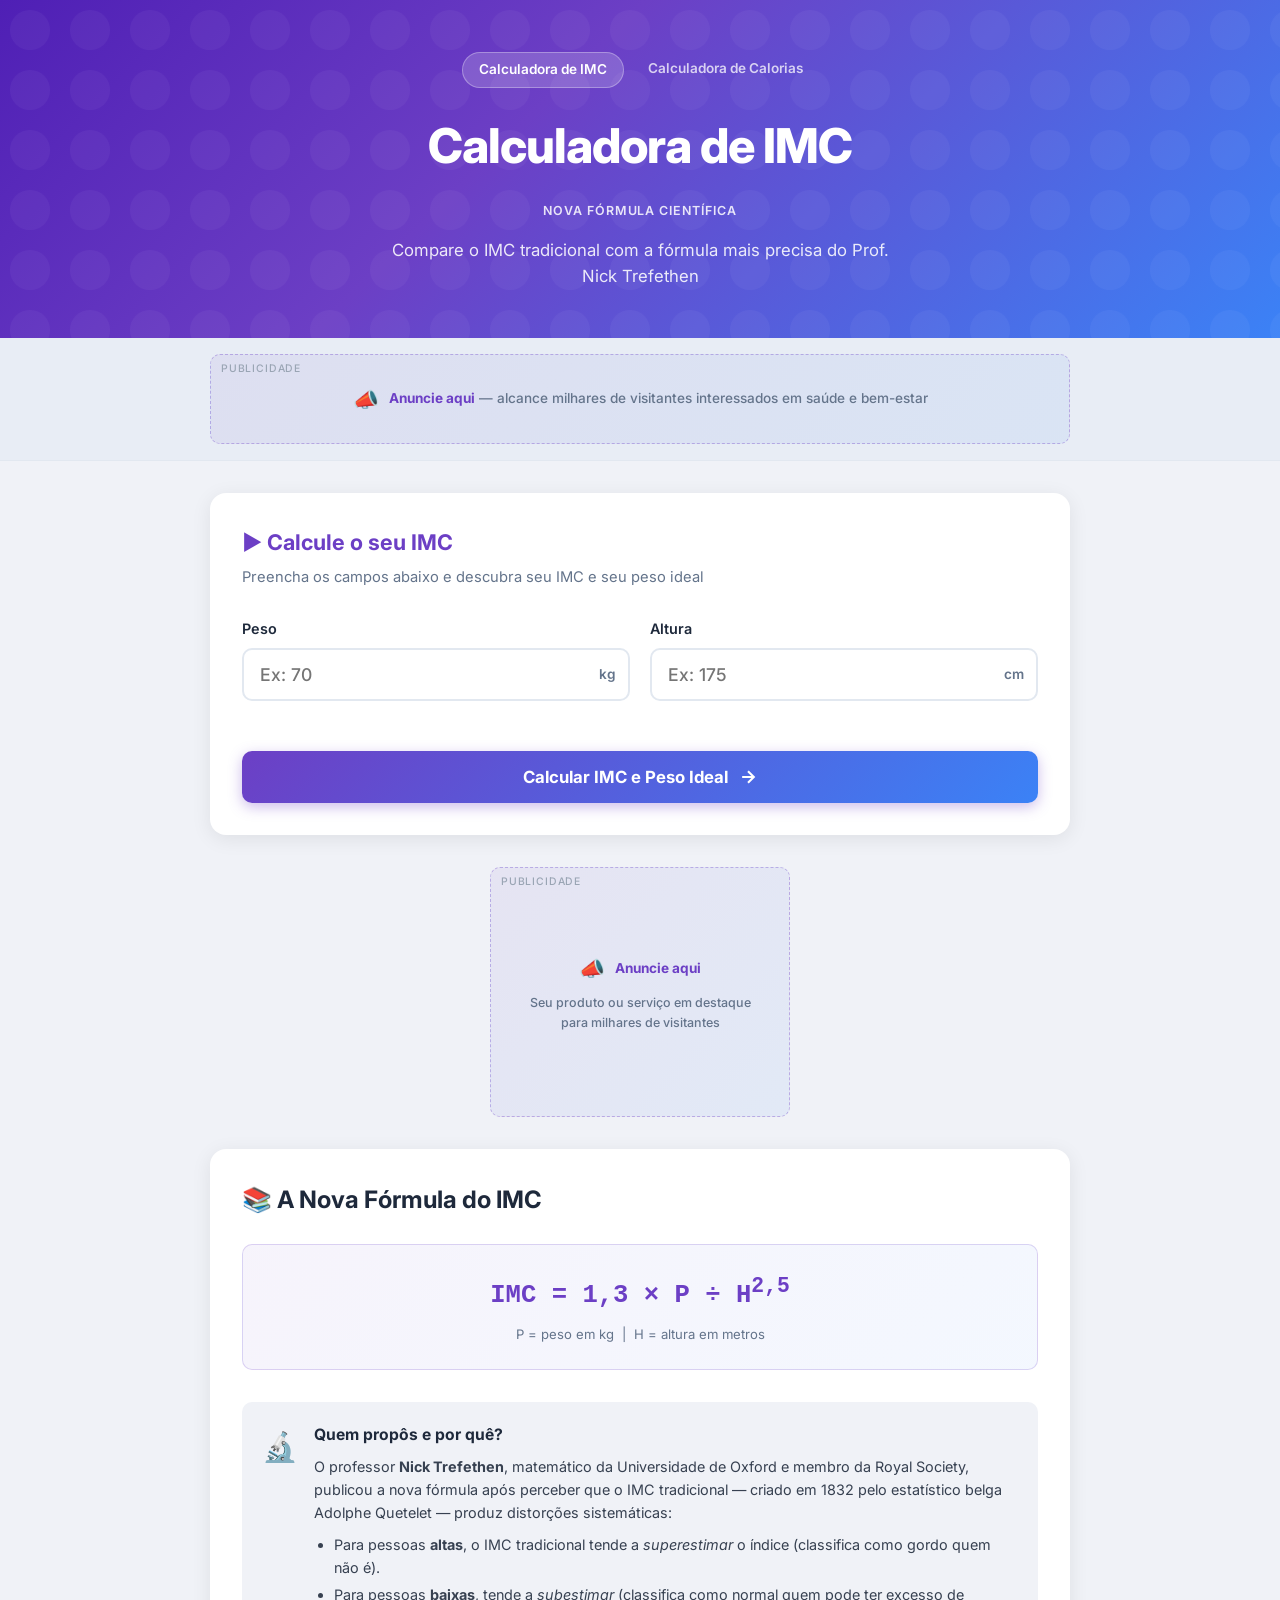
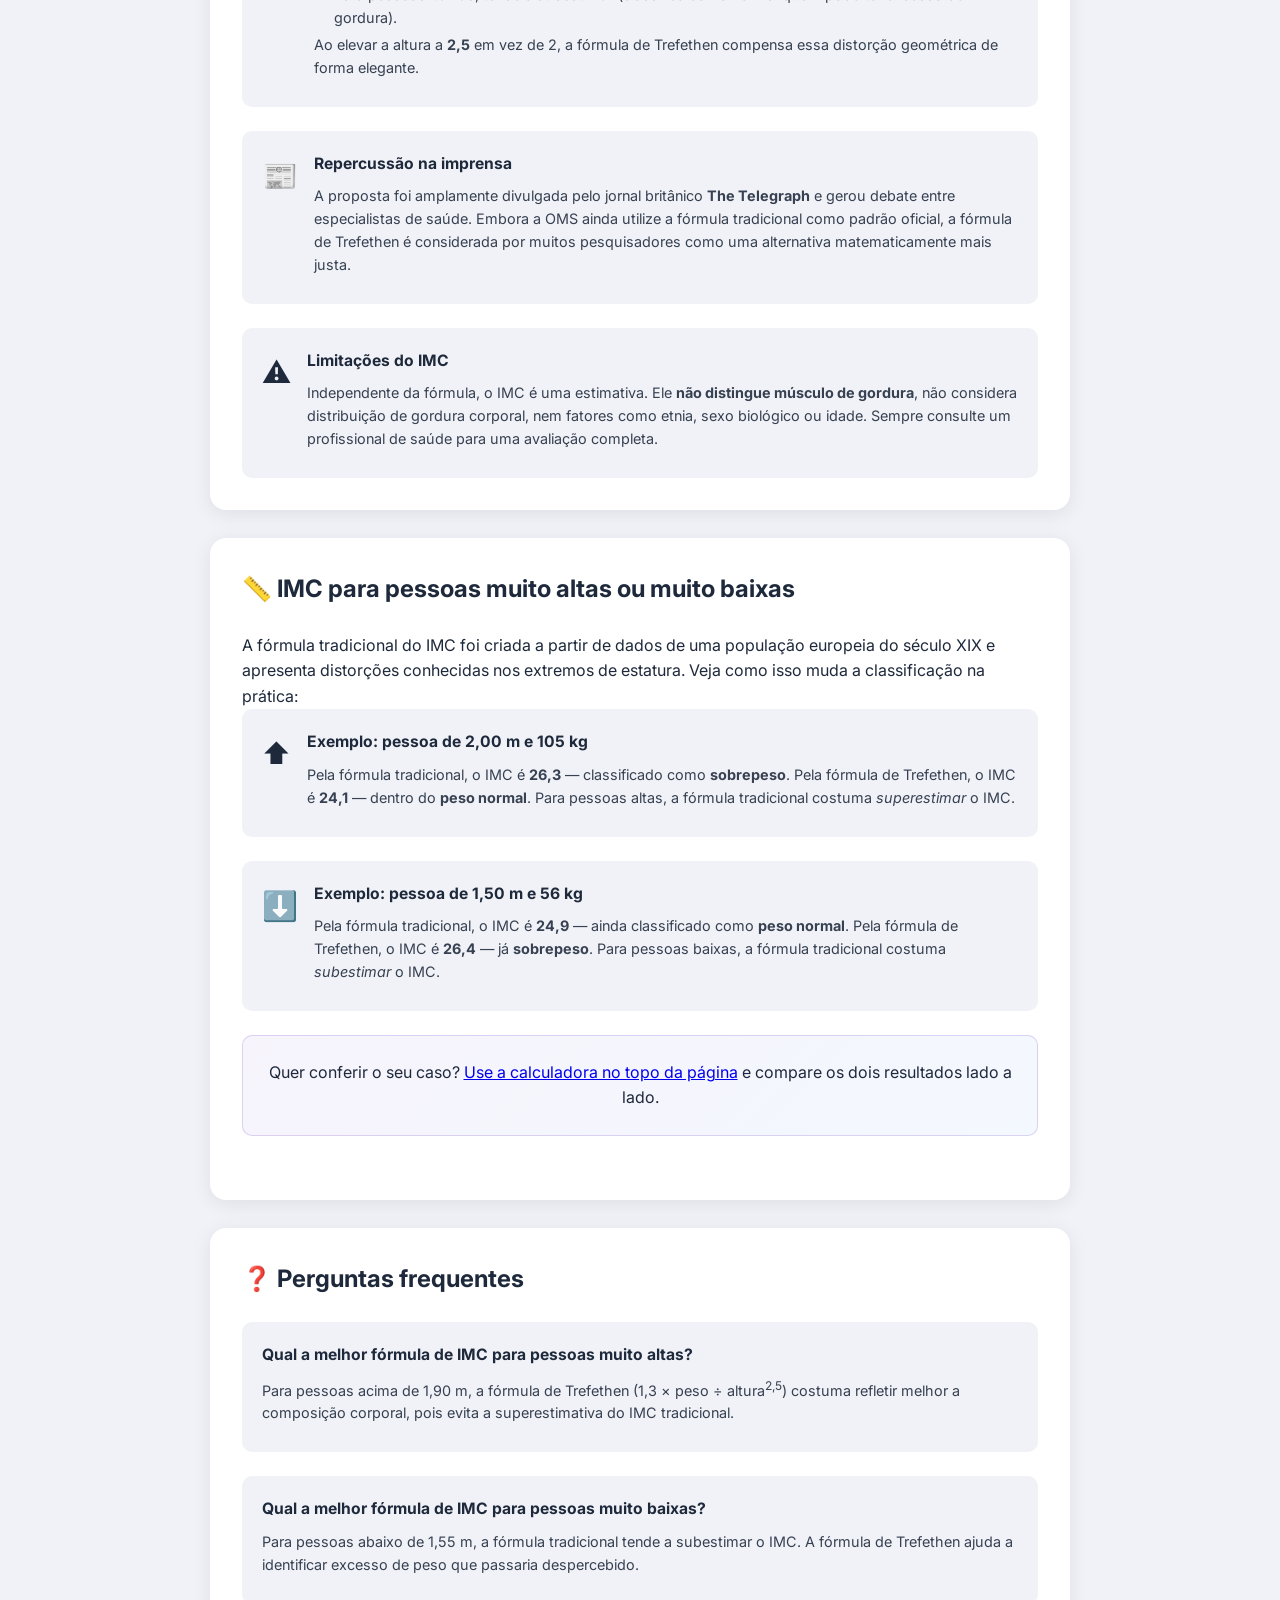
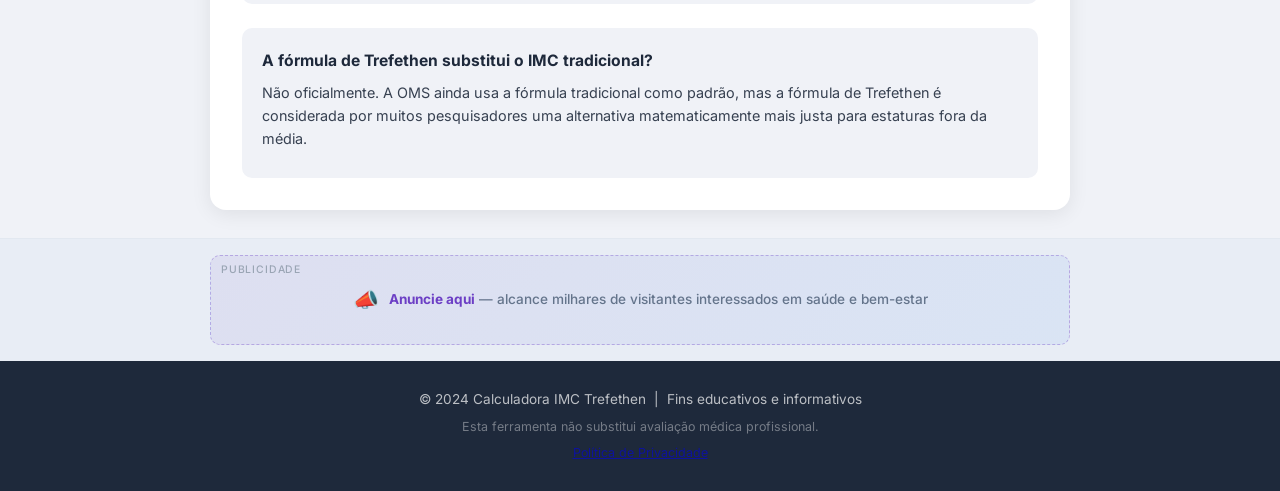
==== commit b87af957: "Adiciona calculadora de calorias, menu de navegação e anúncio da casa Nova página calorias.html (fór" ====
--- a/index.html
+++ b/index.html
@@ -39,8 +39,12 @@
   <!-- HEADER -->
   <header class="site-header">
     <div class="container">
+      <nav class="site-nav">
+        <a href="index.html" class="nav-ativo">Calculadora de IMC</a>
+        <a href="calorias.html">Calculadora de Calorias</a>
+      </nav>
+      <h1>Calculadora de IMC</h1>
       <div class="header-badge">Nova Fórmula Científica</div>
-      <h1>Calculadora de IMC</h1>
       <p class="header-subtitle">Compare o IMC tradicional com a fórmula mais precisa do Prof. Nick Trefethen</p>
     </div>
   </header>
@@ -49,11 +53,11 @@
   <!-- TODO (pós-aprovação AdSense): trocar o .ad-block abaixo pelo <ins class="adsbygoogle"> real -->
   <div class="ad-wrapper ad-top">
     <div class="container">
-      <div class="ad-block ad-horizontal">
+      <div class="ad-block ad-horizontal ad-house">
         <span class="ad-label">Publicidade</span>
         <div class="ad-content">
-          <span class="ad-icon">📢</span>
-          <span>Espaço Publicitário — Google AdSense (728×90)</span>
+          <span class="ad-icon">📣</span>
+          <span><strong>Anuncie aqui</strong> — alcance milhares de visitantes interessados em saúde e bem-estar</span>
         </div>
       </div>
     </div>
@@ -239,16 +243,99 @@
         </div>
       </div>
 
+      <!-- CALORIAS (mini) -->
+      <div class="card calorias-mini-card" id="calorias-mini">
+        <div class="card-header">
+          <h2>&#128293; Calcule suas calorias diárias</h2>
+          <p>Usando o peso e a altura que você já informou acima, descubra sua Taxa Metabólica Basal e quantas calorias comer por dia.</p>
+        </div>
+
+        <form id="calorias-mini-form" novalidate>
+          <div class="form-row">
+            <div class="form-group">
+              <label for="mini-idade">Idade</label>
+              <div class="input-wrapper">
+                <input type="number" id="mini-idade" placeholder="Ex: 30" min="15" max="100" step="1" />
+                <span class="input-unit">anos</span>
+              </div>
+            </div>
+            <div class="form-group">
+              <label for="mini-sexo">Sexo biológico</label>
+              <div class="input-wrapper">
+                <select id="mini-sexo">
+                  <option value="">Selecione</option>
+                  <option value="masculino">Masculino</option>
+                  <option value="feminino">Feminino</option>
+                </select>
+              </div>
+            </div>
+          </div>
+          <div class="form-group" style="margin-bottom:24px;">
+            <label for="mini-atividade">Nível de atividade física</label>
+            <div class="input-wrapper">
+              <select id="mini-atividade">
+                <option value="1.2">Sedentário (pouco ou nenhum exercício)</option>
+                <option value="1.375">Leve (exercício leve 1–3x/semana)</option>
+                <option value="1.55">Moderado (exercício moderado 3–5x/semana)</option>
+                <option value="1.725">Intenso (exercício intenso 6–7x/semana)</option>
+                <option value="1.9">Muito intenso (atleta / trabalho físico pesado)</option>
+              </select>
+            </div>
+          </div>
+          <span class="field-error" id="erro-calorias-mini"></span>
+          <button type="submit" class="btn-calcular">
+            <span>Calcular Calorias</span>
+            <svg viewBox="0 0 24 24" fill="none" stroke="currentColor" stroke-width="2.5"><path d="M5 12h14M12 5l7 7-7 7"/></svg>
+          </button>
+        </form>
+
+        <div class="resultado-calorias hidden" id="resultado-calorias-mini">
+          <div class="resultado-card destaque" style="margin:24px 0;">
+            <div class="card-formula-label">Taxa Metabólica Basal (TMB)</div>
+            <div class="imc-valor" id="mini-tmb-valor">—</div>
+            <div class="imc-formula-detalhe">calorias que seu corpo gasta em repouso</div>
+          </div>
+
+          <div class="resultado-cards">
+            <div class="resultado-card">
+              <div class="card-formula-label">Perder peso</div>
+              <div class="imc-valor cor-baixo" id="mini-meta-perder">—</div>
+              <div class="imc-formula-detalhe">kcal/dia</div>
+            </div>
+            <div class="resultado-card destaque">
+              <div class="card-formula-label">Manter peso</div>
+              <div class="imc-valor cor-normal" id="mini-meta-manter">—</div>
+              <div class="imc-formula-detalhe">kcal/dia</div>
+            </div>
+            <div class="resultado-card">
+              <div class="card-formula-label">Ganhar peso</div>
+              <div class="imc-valor" id="mini-meta-ganhar">—</div>
+              <div class="imc-formula-detalhe">kcal/dia</div>
+            </div>
+          </div>
+
+          <p class="tabela-nota" style="text-align:center;">
+            Peso e altura usados: <strong id="mini-peso-usado">—</strong> kg e <strong id="mini-altura-usado">—</strong> cm
+            (<a href="#imc-form">alterar acima</a>)
+          </p>
+        </div>
+
+        <p class="tabela-nota" style="text-align:center;margin-top:20px;">
+          <a href="calorias.html">Ver calculadora completa de calorias, com explicações e tabela de atividade física →</a>
+        </p>
+      </div>
+
     </section>
 
     <!-- AD MEIO -->
     <!-- TODO (pós-aprovação AdSense): trocar o .ad-block abaixo pelo <ins class="adsbygoogle"> real -->
-    <div class="ad-block ad-square ad-center">
+    <div class="ad-block ad-square ad-center ad-house">
       <span class="ad-label">Publicidade</span>
       <div class="ad-content">
-        <span class="ad-icon">📢</span>
-        <span>Espaço Publicitário — Google AdSense (300×250)</span>
-      </div>
+        <span class="ad-icon">📣</span>
+        <span><strong>Anuncie aqui</strong></span>
+      </div>
+      <span class="ad-house-sub">Seu produto ou serviço em destaque para milhares de visitantes</span>
     </div>
 
     <!-- EXPLICAÇÃO -->
@@ -352,11 +439,11 @@
   <!-- TODO (pós-aprovação AdSense): trocar o .ad-block abaixo pelo <ins class="adsbygoogle"> real -->
   <div class="ad-wrapper ad-bottom">
     <div class="container">
-      <div class="ad-block ad-horizontal">
+      <div class="ad-block ad-horizontal ad-house">
         <span class="ad-label">Publicidade</span>
         <div class="ad-content">
-          <span class="ad-icon">📢</span>
-          <span>Espaço Publicitário — Google AdSense (728×90)</span>
+          <span class="ad-icon">📣</span>
+          <span><strong>Anuncie aqui</strong> — alcance milhares de visitantes interessados em saúde e bem-estar</span>
         </div>
       </div>
     </div>
@@ -405,5 +492,6 @@
   </script>
 
   <script src="script.js"></script>
+  <script src="calorias.js"></script>
 </body>
 </html>
--- a/style.css
+++ b/style.css
@@ -61,15 +61,38 @@
 
 .site-header .container { position: relative; }
 
+.site-nav {
+  display: flex;
+  justify-content: center;
+  flex-wrap: wrap;
+  gap: 8px;
+  margin-bottom: 20px;
+}
+
+.site-nav a {
+  color: rgba(255,255,255,0.75);
+  text-decoration: none;
+  font-size: 0.85rem;
+  font-weight: 600;
+  padding: 6px 16px;
+  border-radius: 999px;
+  transition: background 0.2s, color 0.2s;
+}
+
+.site-nav a:hover { background: rgba(255,255,255,0.12); color: var(--branco); }
+
+.site-nav a.nav-ativo {
+  background: rgba(255,255,255,0.18);
+  border: 1px solid rgba(255,255,255,0.3);
+  color: var(--branco);
+}
+
 .header-badge {
   display: inline-block;
-  background: rgba(255,255,255,0.18);
-  border: 1px solid rgba(255,255,255,0.3);
-  border-radius: 999px;
-  padding: 5px 16px;
+  color: rgba(255,255,255,0.85);
   font-size: 0.78rem;
   font-weight: 600;
-  letter-spacing: 0.06em;
+  letter-spacing: 0.08em;
   text-transform: uppercase;
   margin-bottom: 16px;
 }
@@ -123,6 +146,21 @@
 
 .ad-content { display: flex; align-items: center; gap: 10px; }
 .ad-icon { font-size: 1.3rem; }
+
+.ad-house {
+  background: linear-gradient(135deg, rgba(108,63,197,0.08), rgba(59,130,246,0.08));
+  border: 1.5px dashed rgba(108,63,197,0.35);
+  color: var(--texto-sub);
+}
+
+.ad-house .ad-content strong { color: var(--roxo); }
+
+.ad-house-sub {
+  font-size: 0.78rem;
+  color: var(--texto-sub);
+  text-align: center;
+  max-width: 240px;
+}
 
 .ad-horizontal { height: 90px; width: 100%; }
 
@@ -204,6 +242,28 @@
 
 .input-wrapper input.input-erro { border-color: var(--vermelho); }
 
+.input-wrapper select {
+  width: 100%;
+  padding: 14px 16px;
+  border: 2px solid var(--cinza-bord);
+  border-radius: var(--raio-sm);
+  font-size: 1rem;
+  font-family: 'Inter', sans-serif;
+  font-weight: 500;
+  color: var(--texto);
+  background: var(--branco);
+  outline: none;
+  cursor: pointer;
+  transition: border-color 0.2s, box-shadow 0.2s;
+}
+
+.input-wrapper select:focus {
+  border-color: var(--roxo-claro);
+  box-shadow: 0 0 0 3px rgba(139,92,246,0.15);
+}
+
+.input-wrapper select.input-erro { border-color: var(--vermelho); }
+
 .input-unit {
   position: absolute;
   right: 14px;
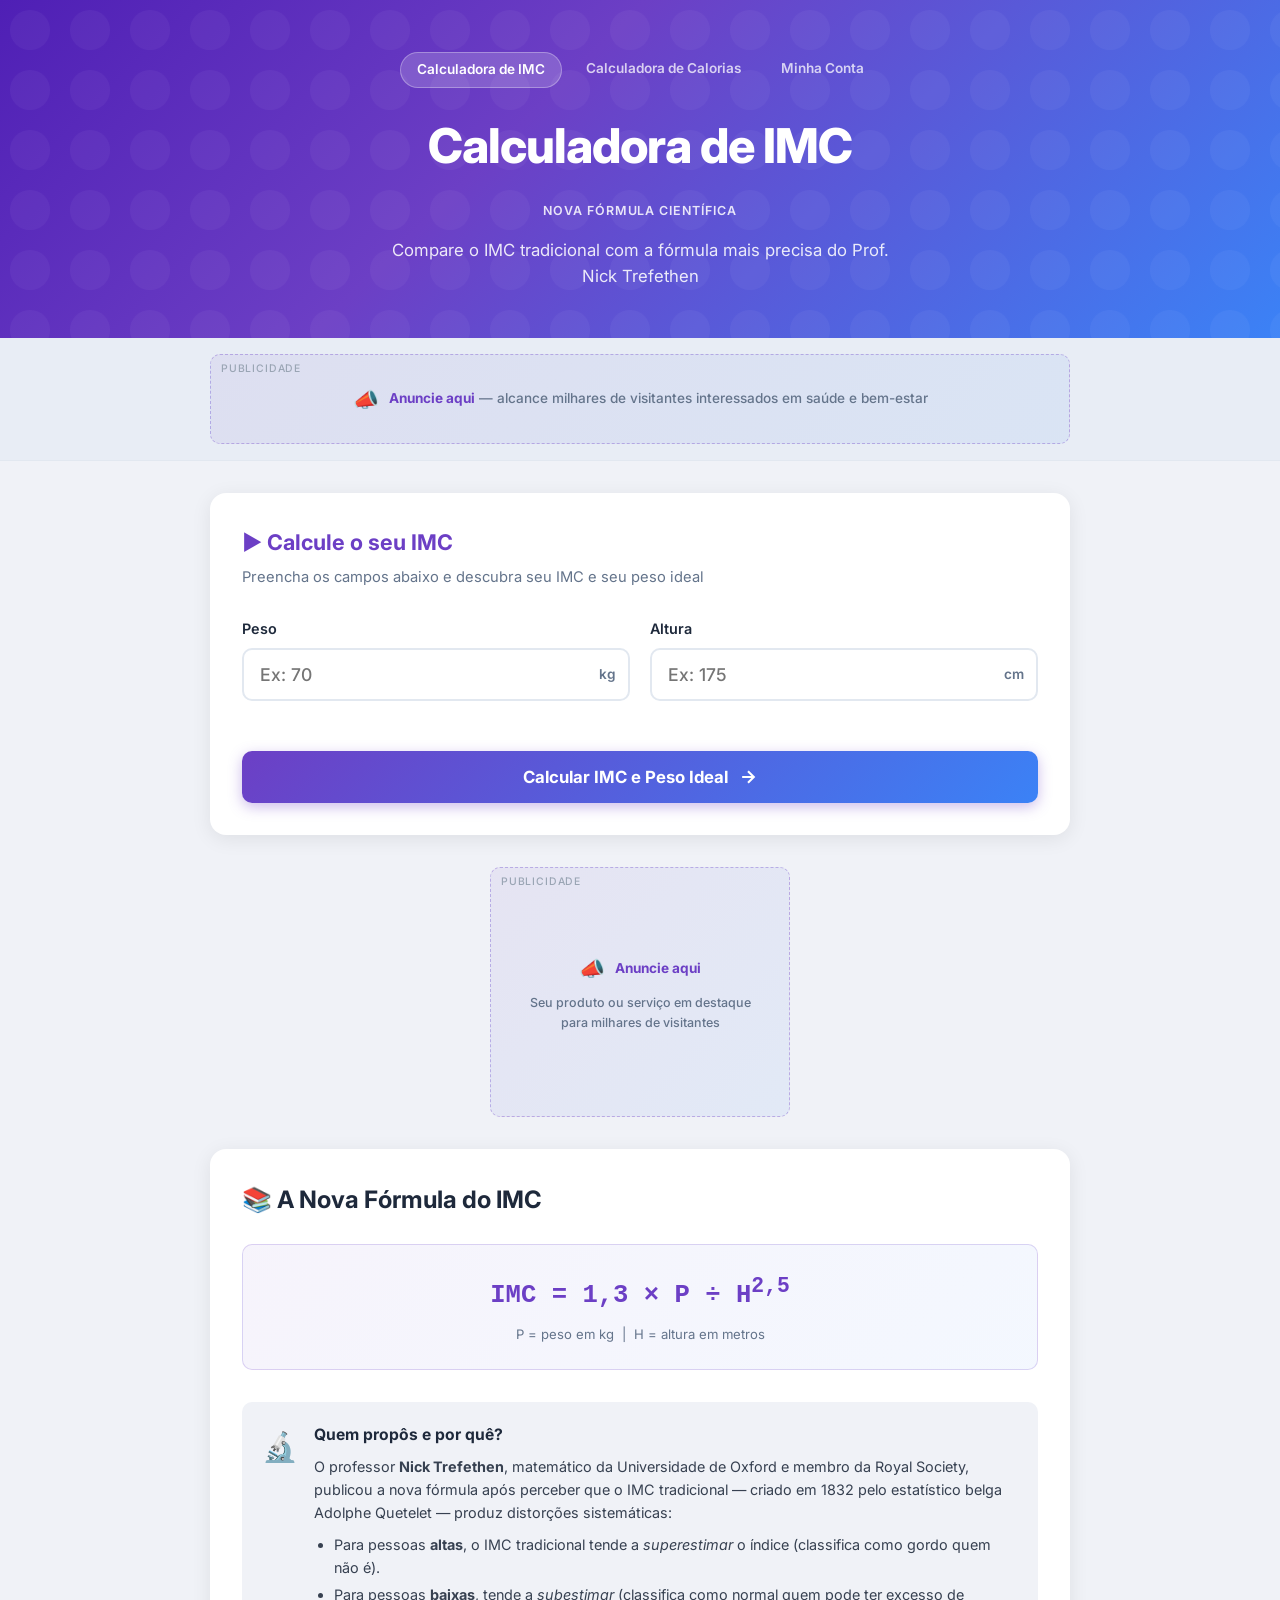
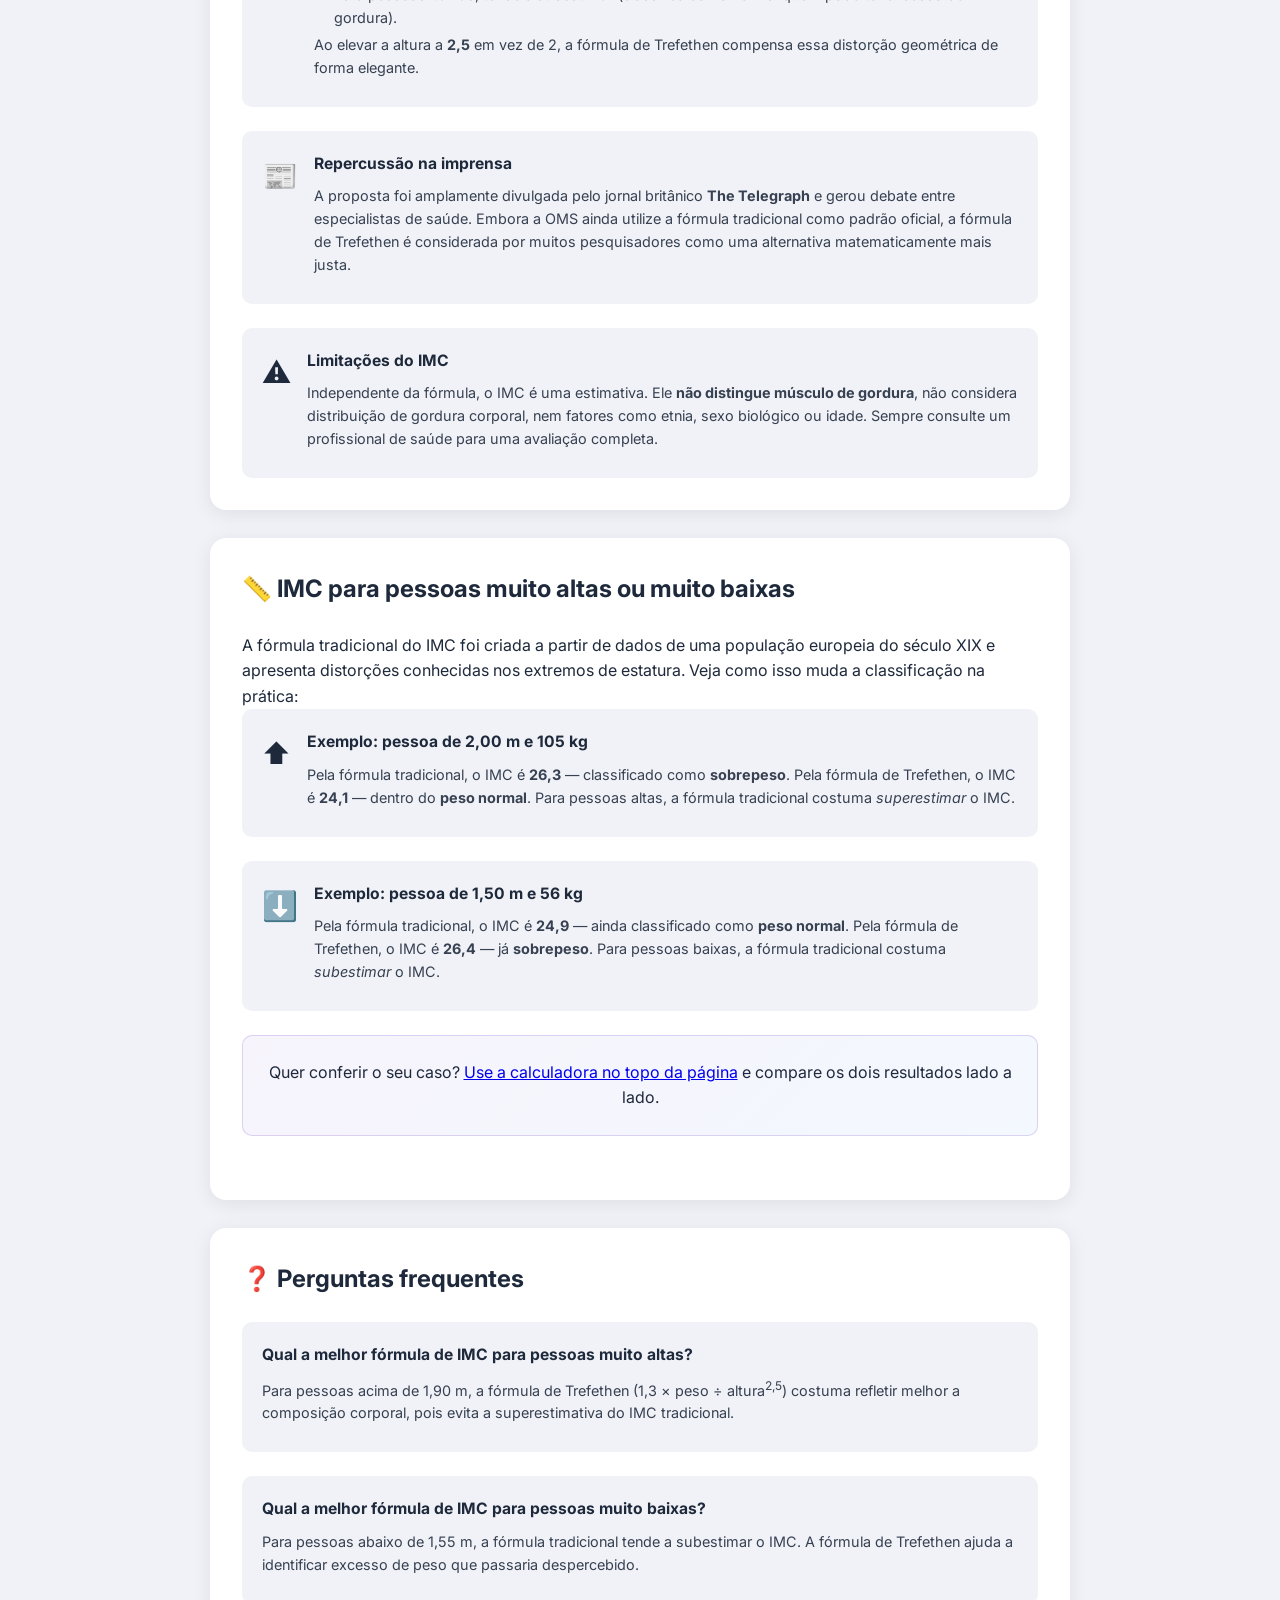
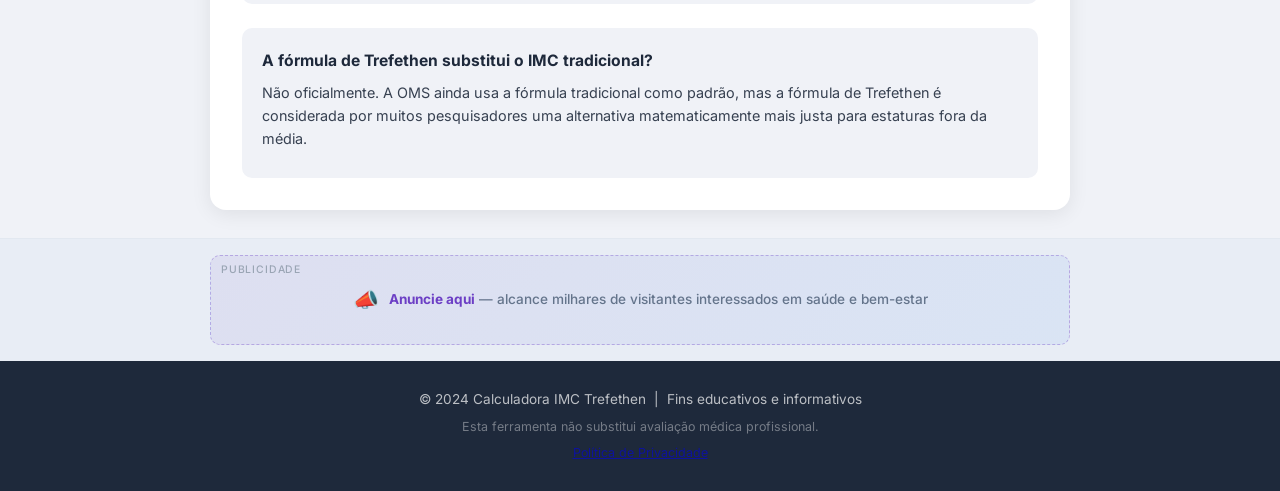
==== commit 71bedfef: "Adiciona autenticação com Firebase (cadastro e login por email/senha) Cria página conta.html com for" ====
--- a/index.html
+++ b/index.html
@@ -42,6 +42,7 @@
       <nav class="site-nav">
         <a href="index.html" class="nav-ativo">Calculadora de IMC</a>
         <a href="calorias.html">Calculadora de Calorias</a>
+        <a href="conta.html">Minha Conta</a>
       </nav>
       <h1>Calculadora de IMC</h1>
       <div class="header-badge">Nova Fórmula Científica</div>
